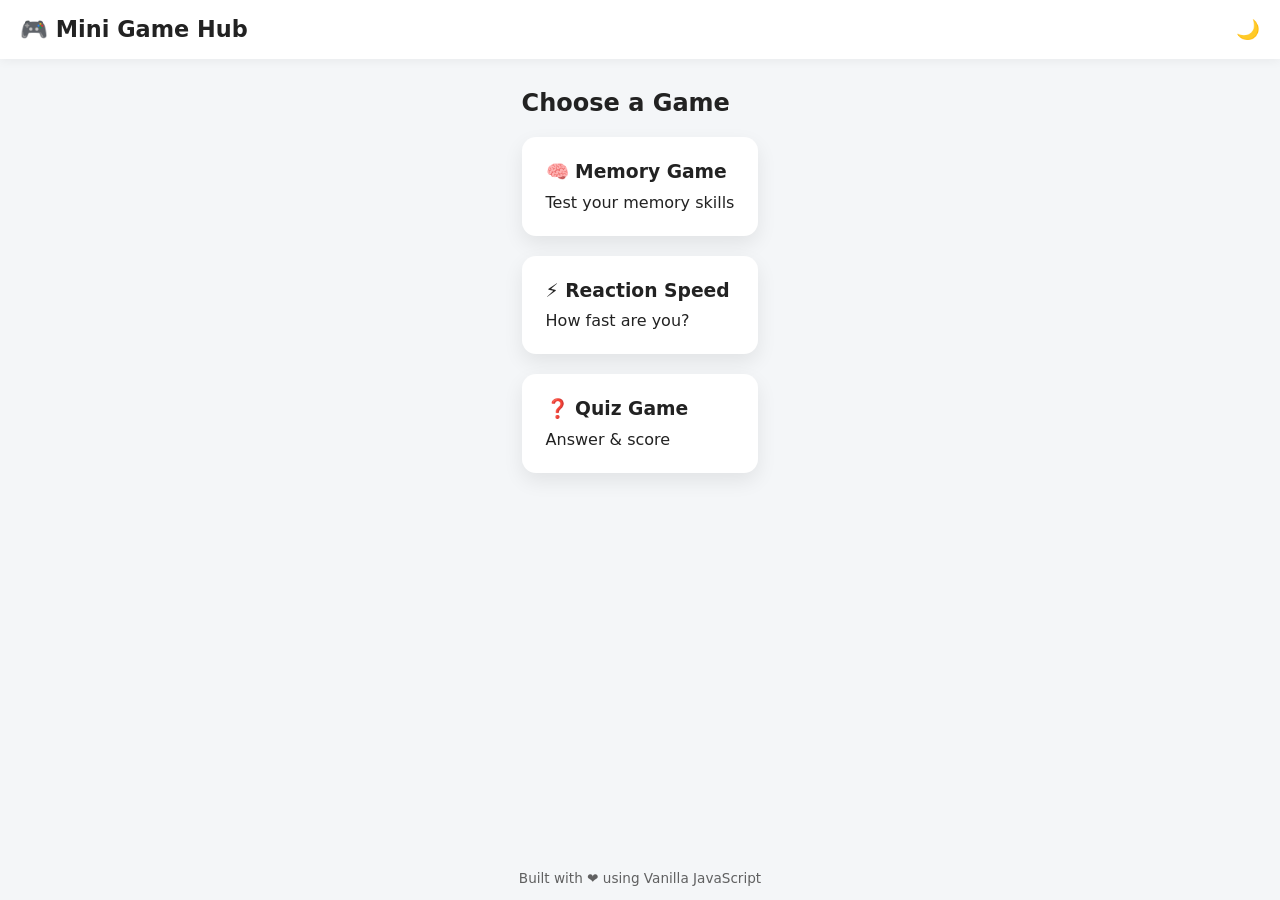
==== index.html @ 213f8413 "all" ====
<!DOCTYPE html>
<html lang="en">
<head>
  <meta charset="UTF-8" />
  <meta name="viewport" content="width=device-width, initial-scale=1.0" />
  <title>Mini Game Hub</title>
  <link rel="stylesheet" href="style.css" />
</head>
<body>

  <!-- Header -->
  <header class="header">
    <h1>🎮 Mini Game Hub</h1>
    <button id="themeToggle">🌙</button>
  </header>

  <!-- Main Container -->
  <main id="app">
    <!-- Home or Games will load here -->
  </main>

  <!-- Footer -->
  <footer class="footer">
    <p>Built with ❤️ using Vanilla JavaScript</p>
  </footer>

  <script src="main.js"></script>
</body>
</html>
---- style.css ----
/* Reset */
* {
  margin: 0;
  padding: 0;
  box-sizing: border-box;
}

/* Theme Variables */
:root {
  --bg: #f4f6f8;
  --text: #222;
  --card: #ffffff;
  --accent: #4f46e5;
}

body.dark {
  --bg: #0f172a;
  --text: #e5e7eb;
  --card: #1e293b;
}

/* Global */
body {
  font-family: system-ui, sans-serif;
  background: var(--bg);
  color: var(--text);
  min-height: 100vh;
  display: flex;
  flex-direction: column;
}

/* Header */
.header {
  padding: 16px 20px;
  background: var(--card);
  display: flex;
  justify-content: space-between;
  align-items: center;
  box-shadow: 0 2px 10px rgba(0,0,0,0.05);
}

.header h1 {
  font-size: 1.4rem;
}

.header button {
  font-size: 1.2rem;
  cursor: pointer;
  background: none;
  border: none;
}

/* App Area */
#app {
  flex: 1;
  padding: 30px 20px;
  max-width: 1100px;
  margin: auto;
}

/* Home Grid */
.game-grid {
  display: grid;
  grid-template-columns: repeat(auto-fit, minmax(220px, 1fr));
  gap: 20px;
}

.game-card {
  background: var(--card);
  padding: 24px;
  border-radius: 14px;
  cursor: pointer;
  transition: transform 0.2s, box-shadow 0.2s;
  box-shadow: 0 8px 20px rgba(0,0,0,0.08);
}

.game-card:hover {
  transform: translateY(-6px);
  box-shadow: 0 14px 30px rgba(0,0,0,0.15);
}

.game-card h3 {
  margin-bottom: 10px;
}

/* Footer */
.footer {
  text-align: center;
  padding: 14px;
  font-size: 0.85rem;
  opacity: 0.7;
}
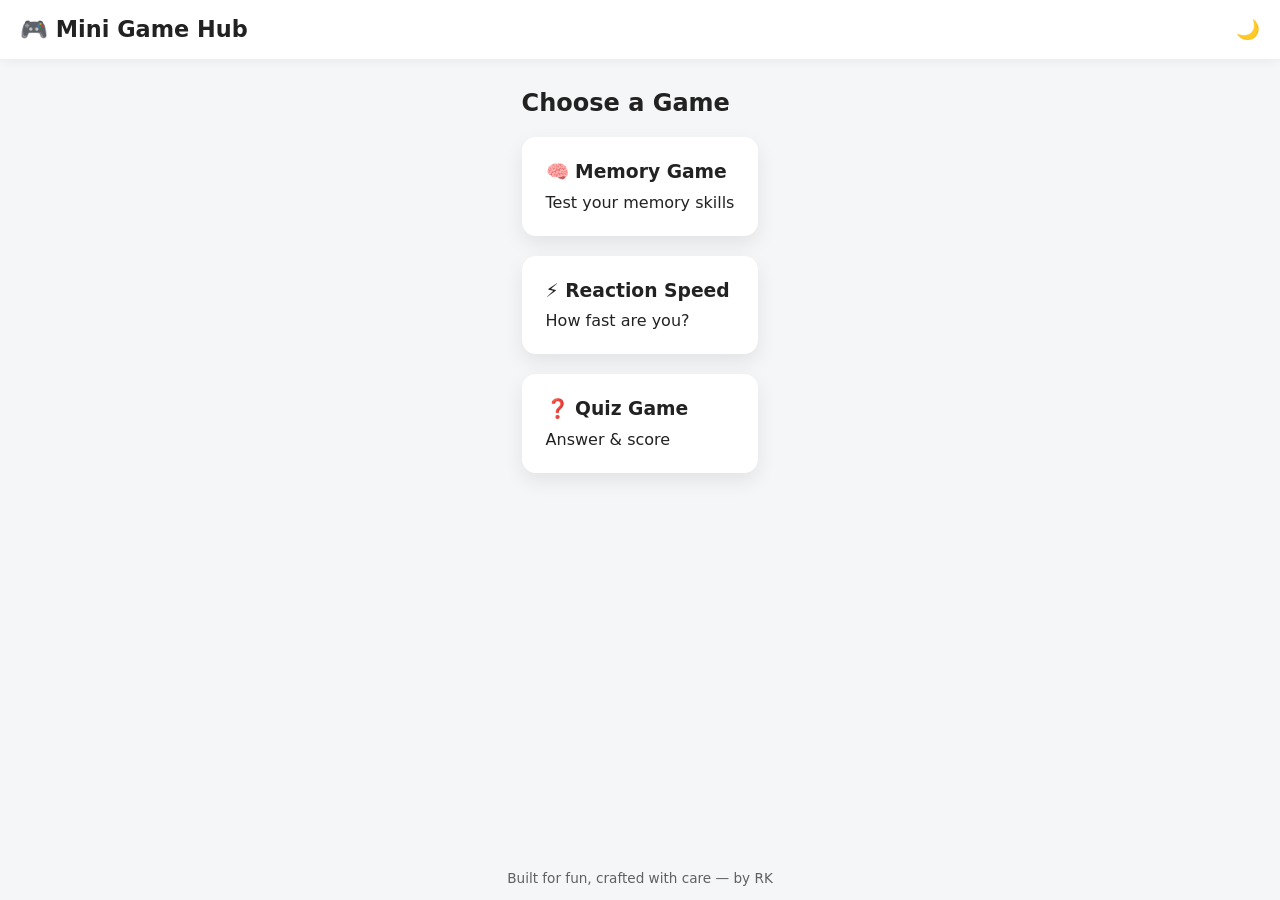
==== commit 68740cf3: "index.html" ====
--- a/index.html
+++ b/index.html
@@ -21,7 +21,7 @@
 
   <!-- Footer -->
   <footer class="footer">
-    <p>Built with ❤️ using Vanilla JavaScript</p>
+    <p>Built for fun, crafted with care — by RK</p>
   </footer>
 
   <script src="main.js"></script>
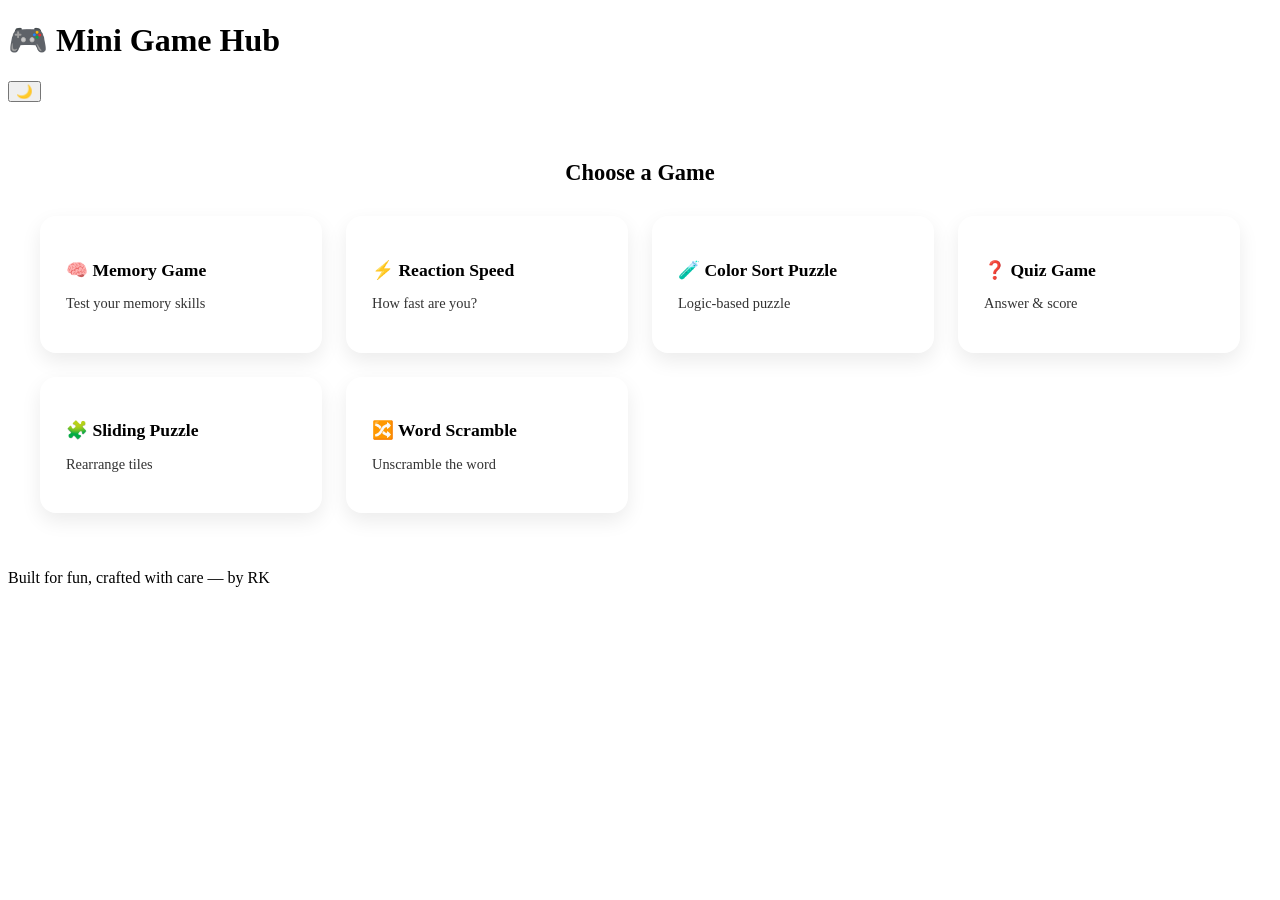
==== commit fd3472fc: "updated" ====
--- a/index.html
+++ b/index.html
@@ -8,18 +8,13 @@
 </head>
 <body>
 
-  <!-- Header -->
   <header class="header">
     <h1>🎮 Mini Game Hub</h1>
     <button id="themeToggle">🌙</button>
   </header>
 
-  <!-- Main Container -->
-  <main id="app">
-    <!-- Home or Games will load here -->
-  </main>
+  <main id="app"></main>
 
-  <!-- Footer -->
   <footer class="footer">
     <p>Built for fun, crafted with care — by RK</p>
   </footer>
--- a/style.css
+++ b/style.css
@@ -1,77 +1,38 @@
-/* Reset */
-* {
-  margin: 0;
-  padding: 0;
-  box-sizing: border-box;
+/* App Area */
+#app {
+  flex: 1;
+  padding: 40px 20px;
+  max-width: 1200px;
+  margin: 0 auto;
 }
 
-/* Theme Variables */
-:root {
-  --bg: #f4f6f8;
-  --text: #222;
-  --card: #ffffff;
-  --accent: #4f46e5;
+/* Home Section */
+.home {
+  text-align: center;
 }
 
-body.dark {
-  --bg: #0f172a;
-  --text: #e5e7eb;
-  --card: #1e293b;
-}
-
-/* Global */
-body {
-  font-family: system-ui, sans-serif;
-  background: var(--bg);
-  color: var(--text);
-  min-height: 100vh;
-  display: flex;
-  flex-direction: column;
-}
-
-/* Header */
-.header {
-  padding: 16px 20px;
-  background: var(--card);
-  display: flex;
-  justify-content: space-between;
-  align-items: center;
-  box-shadow: 0 2px 10px rgba(0,0,0,0.05);
-}
-
-.header h1 {
+.home h2 {
+  margin-bottom: 30px;
   font-size: 1.4rem;
 }
 
-.header button {
-  font-size: 1.2rem;
-  cursor: pointer;
-  background: none;
-  border: none;
+/* Game Grid */
+.game-grid {
+  display: grid;
+  grid-template-columns: repeat(auto-fit, minmax(260px, 1fr));
+  gap: 24px;
+  align-items: stretch;
 }
 
-/* App Area */
-#app {
-  flex: 1;
-  padding: 30px 20px;
-  max-width: 1100px;
-  margin: auto;
-}
-
-/* Home Grid */
-.game-grid {
-  display: grid;
-  grid-template-columns: repeat(auto-fit, minmax(220px, 1fr));
-  gap: 20px;
-}
-
+/* Game Card */
 .game-card {
   background: var(--card);
-  padding: 24px;
-  border-radius: 14px;
+  padding: 26px;
+  border-radius: 16px;
   cursor: pointer;
-  transition: transform 0.2s, box-shadow 0.2s;
+  text-align: left;
   box-shadow: 0 8px 20px rgba(0,0,0,0.08);
+  transition: transform 0.2s ease, box-shadow 0.2s ease;
 }
 
 .game-card:hover {
@@ -80,13 +41,11 @@
 }
 
 .game-card h3 {
-  margin-bottom: 10px;
+  margin-bottom: 8px;
+  font-size: 1.1rem;
 }
 
-/* Footer */
-.footer {
-  text-align: center;
-  padding: 14px;
-  font-size: 0.85rem;
-  opacity: 0.7;
+.game-card p {
+  font-size: 0.9rem;
+  opacity: 0.8;
 }
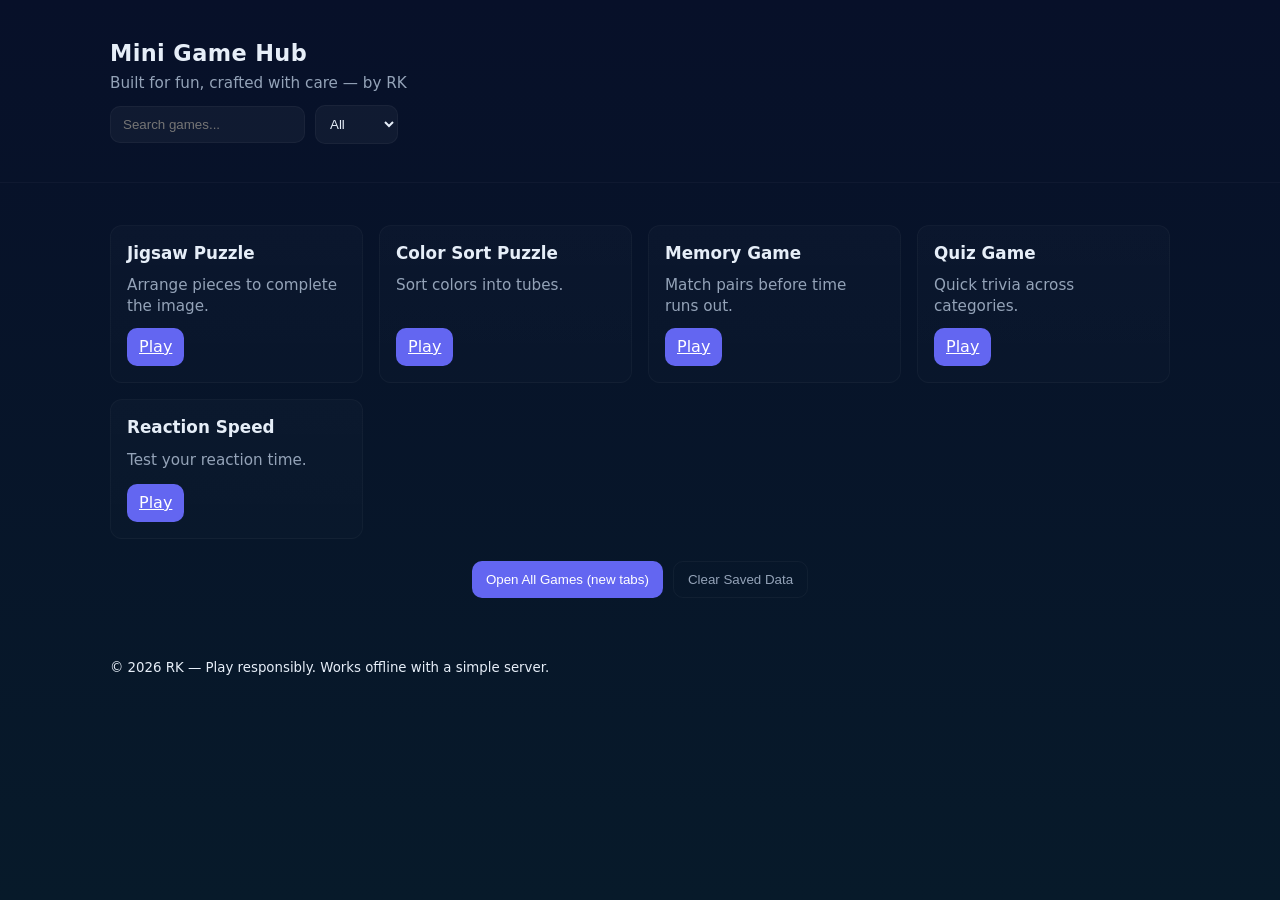
==== commit 90e49888: "main" ====
--- a/index.html
+++ b/index.html
@@ -1,24 +1,49 @@
-<!DOCTYPE html>
+<!doctype html>
 <html lang="en">
 <head>
-  <meta charset="UTF-8" />
-  <meta name="viewport" content="width=device-width, initial-scale=1.0" />
+  <meta charset="utf-8" />
+  <meta name="viewport" content="width=device-width,initial-scale=1" />
   <title>Mini Game Hub</title>
-  <link rel="stylesheet" href="style.css" />
+  <meta name="description" content="Mini Game Hub — lightweight, accessible browser games for desktop and mobile." />
+  <link rel="stylesheet" href="./style.css" />
 </head>
 <body>
-
-  <header class="header">
-    <h1>🎮 Mini Game Hub</h1>
-    <button id="themeToggle">🌙</button>
+  <header class="site-header" role="banner">
+    <div class="container">
+      <h1 class="brand">Mini Game Hub</h1>
+      <p class="tagline">Built for fun, crafted with care — by RK</p>
+      <div class="controls">
+        <label for="search" class="visually-hidden">Search games</label>
+        <input id="search" type="search" placeholder="Search games..." aria-label="Search games" />
+        <select id="filter" aria-label="Filter by category">
+          <option value="all">All</option>
+          <option value="puzzle">Puzzle</option>
+          <option value="brain">Brain</option>
+          <option value="speed">Speed</option>
+        </select>
+      </div>
+    </div>
   </header>
 
-  <main id="app"></main>
+  <main class="container" id="main" role="main">
+    <h2 class="sr-only">Available games</h2>
 
-  <footer class="footer">
-    <p>Built for fun, crafted with care — by RK</p>
+    <section id="gamesGrid" class="games-grid" aria-live="polite">
+      <!-- Cards are injected by main.js -->
+    </section>
+
+    <div class="footer-actions">
+      <button id="openAll" class="btn">Open All Games (new tabs)</button>
+      <button id="clearStorage" class="btn btn-ghost">Clear Saved Data</button>
+    </div>
+  </main>
+
+  <footer class="site-footer" role="contentinfo">
+    <div class="container">
+      <small>© <span id="year"></span> RK — Play responsibly. Works offline with a simple server.</small>
+    </div>
   </footer>
 
-  <script src="main.js"></script>
+  <script src="./main.js" defer></script>
 </body>
 </html>
--- a/style.css
+++ b/style.css
@@ -1,51 +1,69 @@
-/* App Area */
-#app {
-  flex: 1;
-  padding: 40px 20px;
-  max-width: 1200px;
-  margin: 0 auto;
+:root{
+  --bg:#0f172a; --card:#0b1220; --accent:#6366f1; --muted:#94a3b8; --glass: rgba(255,255,255,0.04);
+  --radius:12px; --gap:16px; --max-width:1100px;
+  color-scheme: dark;
+}
+*{box-sizing:border-box}
+html,body{height:100%}
+body{
+  margin:0;
+  font-family:Inter, "Segoe UI", system-ui, -apple-system, "Helvetica Neue", Arial;
+  background: linear-gradient(180deg,#071029 0%, #071a2a 100%);
+  color:#e6eef8;
+  -webkit-font-smoothing:antialiased;
+  -moz-osx-font-smoothing:grayscale;
+  line-height:1.4;
 }
 
-/* Home Section */
-.home {
-  text-align: center;
+.container{max-width:var(--max-width);margin:0 auto;padding:20px;}
+
+.site-header{padding:18px 0;border-bottom:1px solid rgba(255,255,255,0.03)}
+.brand{margin:0;font-size:1.4rem;letter-spacing:0.4px}
+.tagline{margin:4px 0 0;color:var(--muted);font-size:0.95rem}
+
+.controls{display:flex;gap:10px;align-items:center;margin-top:10px}
+input[type="search"]{
+  background:var(--glass);border:1px solid rgba(255,255,255,0.04);padding:10px 12px;border-radius:10px;color:inherit;
+  min-width:180px;outline:none;
+}
+select{background:var(--glass);border:1px solid rgba(255,255,255,0.04);padding:10px;border-radius:10px;color:inherit}
+
+.games-grid{
+  display:grid;
+  grid-template-columns: repeat(auto-fit,minmax(220px,1fr));
+  gap:var(--gap);
+  margin:22px 0;
 }
 
-.home h2 {
-  margin-bottom: 30px;
-  font-size: 1.4rem;
+/* Card */
+.card{
+  background: linear-gradient(180deg, rgba(255,255,255,0.02), rgba(255,255,255,0.01));
+  border:1px solid rgba(255,255,255,0.03);
+  padding:16px;border-radius:var(--radius);
+  display:flex;flex-direction:column;gap:10px;min-height:140px;
+  transition:transform .18s ease, box-shadow .18s ease;
 }
+.card:focus-within, .card:hover{transform:translateY(-6px);box-shadow:0 10px 30px rgba(0,0,0,0.45)}
+.card h3{margin:0;font-size:1.05rem}
+.card p{margin:0;color:var(--muted);font-size:0.95rem}
+.card .meta{display:flex;justify-content:space-between;align-items:center;margin-top:auto}
+.card .play{
+  background:var(--accent);border:none;color:white;padding:8px 12px;border-radius:10px;cursor:pointer;
+}
+.card .play:focus{outline:3px solid rgba(99,102,241,0.22)}
 
-/* Game Grid */
-.game-grid {
-  display: grid;
-  grid-template-columns: repeat(auto-fit, minmax(260px, 1fr));
-  gap: 24px;
-  align-items: stretch;
+/* footer actions */
+.footer-actions{display:flex;gap:10px;justify-content:center;margin:18px 0}
+.btn{background:var(--accent);color:white;padding:10px 14px;border-radius:10px;border:none;cursor:pointer}
+.btn-ghost{background:transparent;border:1px solid rgba(255,255,255,0.04);color:var(--muted)}
+
+/* accessibility helpers */
+.visually-hidden{position:absolute!important;height:1px;width:1px;overflow:hidden;clip:rect(1px,1px,1px,1px);white-space:nowrap}
+.sr-only{position:absolute!important;height:1px;width:1px;overflow:hidden;clip:rect(1px,1px,1px,1px);white-space:nowrap}
+
+/* responsive tweaks */
+@media (max-width:520px){
+  .controls{flex-direction:column;align-items:stretch}
+  input[type="search"]{width:100%}
+  .card{min-height:120px;padding:12px}
 }
-
-/* Game Card */
-.game-card {
-  background: var(--card);
-  padding: 26px;
-  border-radius: 16px;
-  cursor: pointer;
-  text-align: left;
-  box-shadow: 0 8px 20px rgba(0,0,0,0.08);
-  transition: transform 0.2s ease, box-shadow 0.2s ease;
-}
-
-.game-card:hover {
-  transform: translateY(-6px);
-  box-shadow: 0 14px 30px rgba(0,0,0,0.15);
-}
-
-.game-card h3 {
-  margin-bottom: 8px;
-  font-size: 1.1rem;
-}
-
-.game-card p {
-  font-size: 0.9rem;
-  opacity: 0.8;
-}
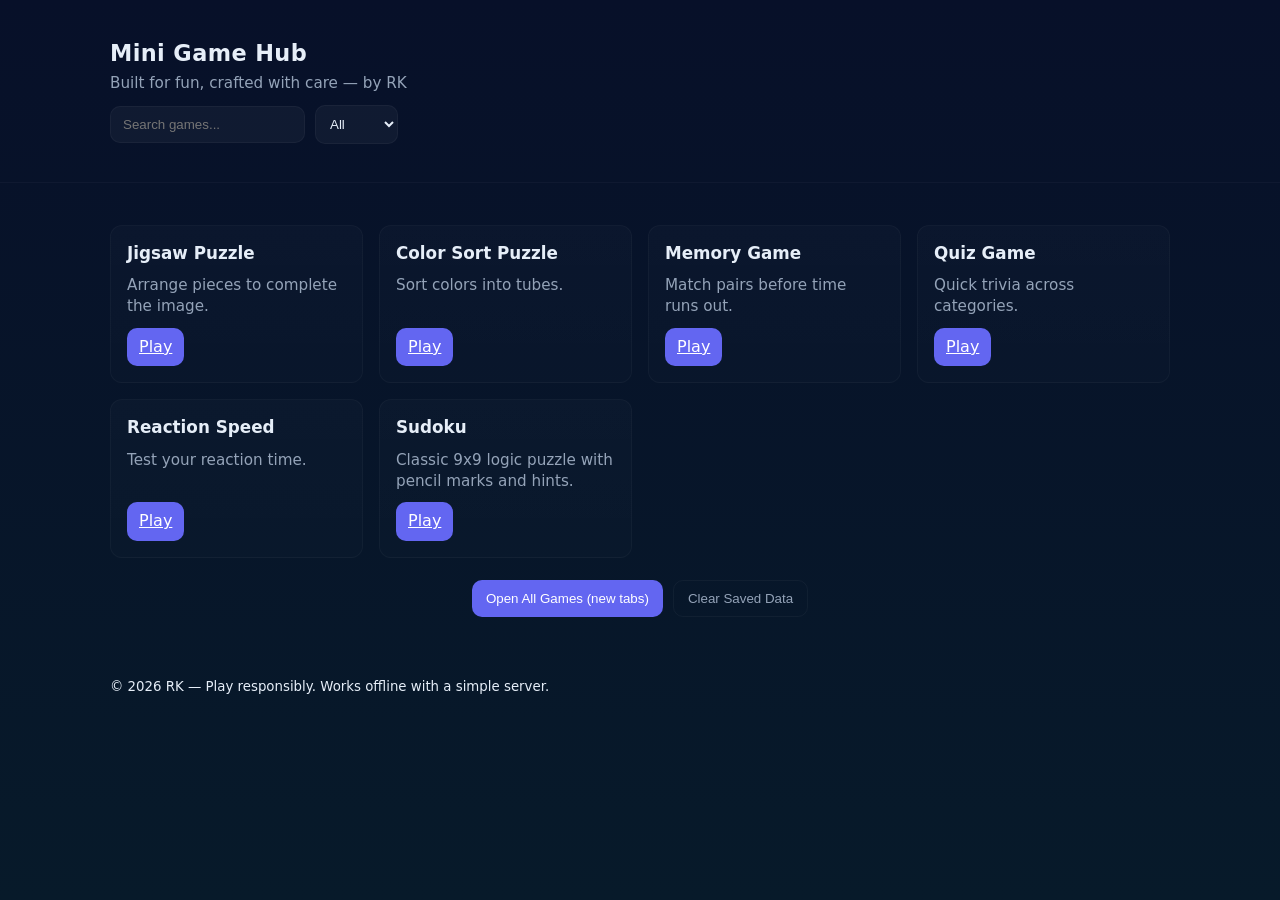
==== commit dcad72d9: "updated soduku" ====
--- a/index.html
+++ b/index.html
@@ -6,12 +6,18 @@
   <title>Mini Game Hub</title>
   <meta name="description" content="Mini Game Hub — lightweight, accessible browser games for desktop and mobile." />
   <link rel="stylesheet" href="./style.css" />
+  <link rel="manifest" href="./manifest.json" />
+  <meta name="theme-color" content="#7c5cff" />
+  <link rel="apple-touch-icon" href="./assets/icons/apple-touch-icon.png" />
+  <meta name="apple-mobile-web-app-capable" content="yes" />
+  <meta name="apple-mobile-web-app-status-bar-style" content="black-translucent" />
 </head>
 <body>
   <header class="site-header" role="banner">
     <div class="container">
       <h1 class="brand">Mini Game Hub</h1>
       <p class="tagline">Built for fun, crafted with care — by RK</p>
+
       <div class="controls">
         <label for="search" class="visually-hidden">Search games</label>
         <input id="search" type="search" placeholder="Search games..." aria-label="Search games" />
@@ -21,6 +27,9 @@
           <option value="brain">Brain</option>
           <option value="speed">Speed</option>
         </select>
+
+        <!-- Install button (shown when browser allows) -->
+        <button id="installBtn" class="btn" style="display:none">Add to Home Screen</button>
       </div>
     </div>
   </header>
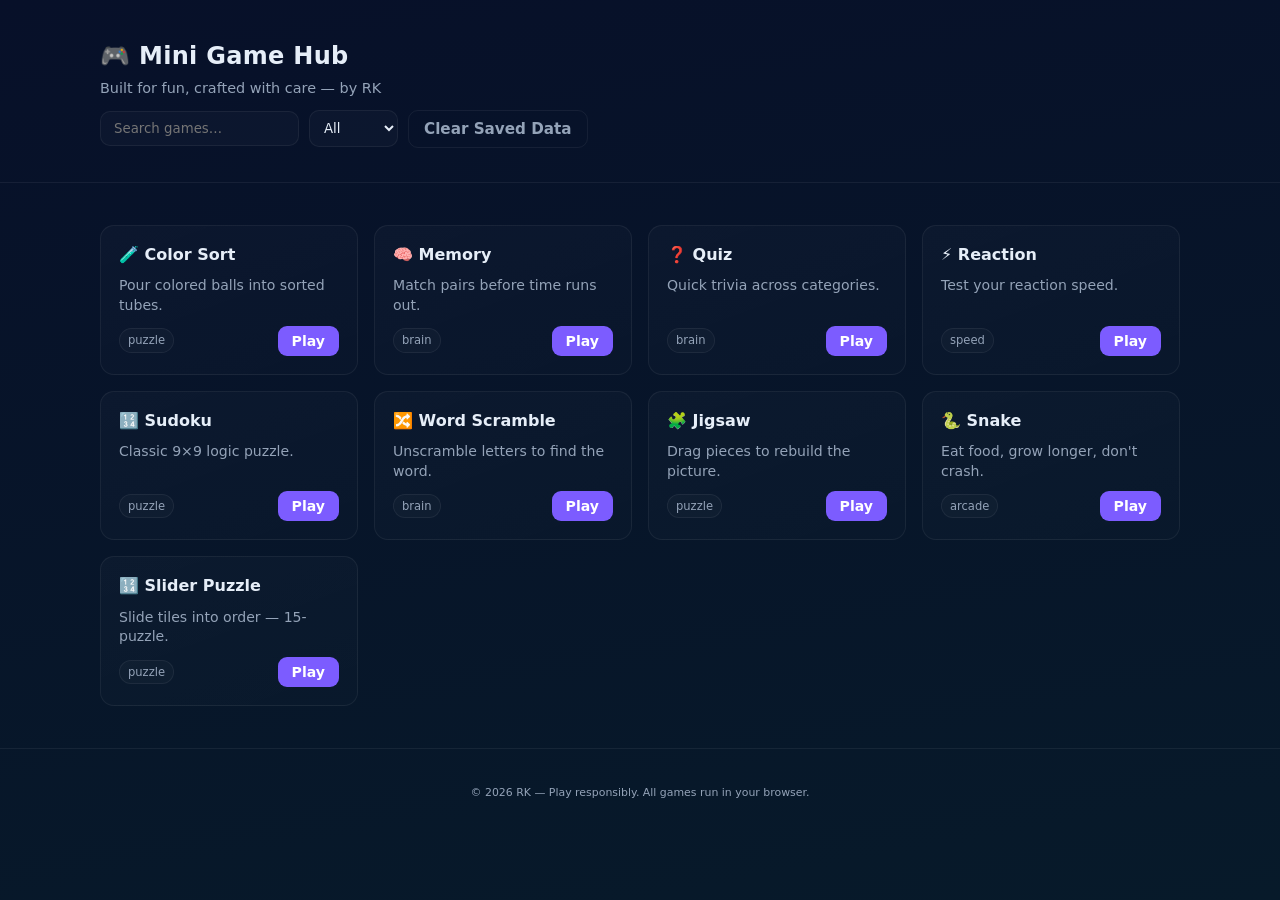
==== commit 44952c2a: "index" ====
--- a/index.html
+++ b/index.html
@@ -1,58 +1,1878 @@
 <!doctype html>
 <html lang="en">
 <head>
-  <meta charset="utf-8" />
-  <meta name="viewport" content="width=device-width,initial-scale=1" />
-  <title>Mini Game Hub</title>
-  <meta name="description" content="Mini Game Hub — lightweight, accessible browser games for desktop and mobile." />
-  <link rel="stylesheet" href="./style.css" />
-  <link rel="manifest" href="./manifest.json" />
-  <meta name="theme-color" content="#7c5cff" />
-  <link rel="apple-touch-icon" href="./assets/icons/apple-touch-icon.png" />
-  <meta name="apple-mobile-web-app-capable" content="yes" />
-  <meta name="apple-mobile-web-app-status-bar-style" content="black-translucent" />
+<meta charset="utf-8"/>
+<meta name="viewport" content="width=device-width,initial-scale=1"/>
+<title>Mini Game Hub — by RK</title>
+<meta name="description" content="Mini Game Hub — 8 browser games, no install needed."/>
+<style>
+/* ============================================================
+   GLOBAL BASE
+   ============================================================ */
+:root{
+  --bg:#071029; --surface:rgba(255,255,255,0.025); --border:rgba(255,255,255,0.06);
+  --accent:#7c5cff; --accent2:#06b6d4; --muted:#94a3b8;
+  --green:#22c55e; --red:#ef4444; --yellow:#eab308;
+  --radius:14px; --gap:16px; --max:1120px;
+  color-scheme:dark;
+  font-family:Inter,"Segoe UI",system-ui,-apple-system,Arial,sans-serif;
+}
+*{box-sizing:border-box;margin:0;padding:0}
+html,body{height:100%;-webkit-font-smoothing:antialiased}
+body{background:linear-gradient(170deg,#071029 0%,#071a2a 100%);color:#e6eef8;line-height:1.4}
+.container{max-width:var(--max);margin:0 auto;padding:20px}
+button{cursor:pointer;font-family:inherit}
+input,select,textarea{font-family:inherit;color:inherit}
+.hidden{display:none!important}
+.btn{
+  background:var(--accent);border:none;color:#fff;
+  padding:9px 15px;border-radius:10px;font-weight:600;font-size:0.95rem;
+  transition:transform .12s,box-shadow .12s;
+}
+.btn:hover{transform:translateY(-1px);box-shadow:0 8px 22px rgba(124,92,255,.22)}
+.btn:active{transform:translateY(1px)}
+.btn-ghost{background:transparent;border:1px solid var(--border);color:var(--muted)}
+.btn-ghost:hover{border-color:rgba(255,255,255,.12);color:#e6eef8}
+.back-btn{
+  background:transparent;border:none;color:var(--muted);
+  font-size:0.9rem;padding:6px 0;margin-bottom:10px;
+}
+.back-btn:hover{color:#e6eef8}
+.sr-only{position:absolute!important;height:1px;width:1px;overflow:hidden;clip:rect(1px,1px,1px,1px);white-space:nowrap}
+
+/* ============================================================
+   HUB — header, grid, footer
+   ============================================================ */
+.hub{display:block}
+.site-header{padding:20px 0 14px;border-bottom:1px solid var(--border)}
+.brand{font-size:1.5rem;font-weight:700;letter-spacing:.3px}
+.tagline{color:var(--muted);font-size:.9rem;margin-top:4px}
+.controls{display:flex;gap:10px;align-items:center;margin-top:12px;flex-wrap:wrap}
+.controls input[type="search"]{
+  background:var(--surface);border:1px solid var(--border);
+  padding:9px 13px;border-radius:10px;min-width:180px;outline:none;
+}
+.controls input[type="search"]:focus{border-color:rgba(124,92,255,.4)}
+.controls select{
+  background:var(--surface);border:1px solid var(--border);
+  padding:9px 10px;border-radius:10px;
+}
+.games-grid{
+  display:grid;
+  grid-template-columns:repeat(auto-fill,minmax(210px,1fr));
+  gap:var(--gap);margin:22px 0;
+}
+.card{
+  background:linear-gradient(160deg,rgba(255,255,255,.025),rgba(255,255,255,.01));
+  border:1px solid var(--border);border-radius:var(--radius);
+  padding:18px;display:flex;flex-direction:column;gap:10px;
+  min-height:140px;cursor:pointer;
+  transition:transform .17s,box-shadow .17s;
+  position:relative;
+}
+.card:hover,.card:focus-within{transform:translateY(-5px);box-shadow:0 14px 32px rgba(0,0,0,.45)}
+.card h3{font-size:1rem;font-weight:600}
+.card p{color:var(--muted);font-size:.88rem}
+.card .meta{margin-top:auto;display:flex;justify-content:space-between;align-items:center}
+.card .badge{font-size:.72rem;background:var(--surface);border:1px solid var(--border);padding:3px 8px;border-radius:20px;color:var(--muted)}
+.card .play{
+  background:var(--accent);color:#fff;border:none;
+  padding:7px 14px;border-radius:9px;font-size:.88rem;font-weight:600;
+  text-decoration:none;
+}
+.card .play:hover{background:#6d4ff0}
+.footer-actions{display:flex;gap:10px;justify-content:center;margin:10px 0 20px}
+.site-footer{border-top:1px solid var(--border);padding:14px 0;text-align:center;color:var(--muted);font-size:.82rem}
+.no-results{color:var(--muted);text-align:center;padding:40px;grid-column:1/-1}
+
+/* ============================================================
+   GAME PANE (fullscreen overlay when a game is open)
+   ============================================================ */
+#gamepane{
+  position:fixed;inset:0;background:linear-gradient(170deg,#071029 0%,#071a2a 100%);
+  z-index:100;overflow-y:auto;display:none;
+}
+#gamepane.open{display:block}
+.gpanel{max-width:1080px;margin:0 auto;padding:18px}
+
+/* ============================================================
+   SHARED GAME STYLES
+   ============================================================ */
+.game-header{display:flex;align-items:center;gap:14px;margin-bottom:14px;flex-wrap:wrap}
+.game-header h1{font-size:1.25rem;font-weight:700}
+.game-stat{color:var(--muted);font-size:.9rem}
+
+/* ============================================================
+   COLOR SORT
+   ============================================================ */
+#cs-wrap{text-align:center}
+.cs-controls-top{display:flex;gap:10px;align-items:center;justify-content:center;flex-wrap:wrap;margin-bottom:14px}
+.cs-controls-top select{background:var(--surface);border:1px solid var(--border);padding:8px 10px;border-radius:10px}
+#cs-tubes{
+  display:flex;gap:14px;justify-content:center;flex-wrap:wrap;margin:18px 0;
+}
+.tube{
+  width:68px;height:220px;border-radius:16px;padding:8px;
+  border:2px solid var(--border);
+  background:linear-gradient(180deg,rgba(255,255,255,.025),rgba(255,255,255,.01));
+  display:flex;flex-direction:column-reverse;align-items:center;
+  cursor:pointer;transition:transform .12s,box-shadow .12s;
+  box-shadow:0 4px 14px rgba(2,6,23,.4);
+}
+.tube:hover{transform:translateY(-3px)}
+.tube.selected{outline:3px solid rgba(124,92,255,.35);box-shadow:0 8px 24px rgba(124,92,255,.12)}
+.tube.hint-glow{animation:hintPulse .9s ease infinite alternate}
+@keyframes hintPulse{from{box-shadow:0 0 0 rgba(34,197,94,.1)}to{box-shadow:0 0 20px rgba(34,197,94,.25)}}
+.tube.win-pop{animation:winPop .4s ease}
+@keyframes winPop{0%{transform:scale(1)}50%{transform:scale(1.07)}100%{transform:scale(1)}}
+.ball{
+  width:40px;height:40px;border-radius:50%;margin:3px 0;flex-shrink:0;
+  box-shadow:0 4px 10px rgba(2,6,23,.35),inset 0 -4px 8px rgba(255,255,255,.06);
+}
+.ball.drop{animation:dropIn .24s cubic-bezier(.2,.9,.2,1) forwards}
+@keyframes dropIn{0%{transform:translateY(-14px) scale(.82);opacity:0}60%{transform:translateY(4px) scale(1.05);opacity:1}100%{transform:translateY(0) scale(1)}}
+.b-red{background:linear-gradient(180deg,#ff6b6b,#ef4444)}
+.b-blue{background:linear-gradient(180deg,#60a5fa,#3b82f6)}
+.b-green{background:linear-gradient(180deg,#86efac,#22c55e)}
+.b-yellow{background:linear-gradient(180deg,#facc15,#eab308)}
+.b-purple{background:linear-gradient(180deg,#c7b3ff,#a855f7)}
+.b-cyan{background:linear-gradient(180deg,#67e8f9,#06b6d4)}
+.b-orange{background:linear-gradient(180deg,#fdba74,#f97316)}
+.b-pink{background:linear-gradient(180deg,#f9a8d4,#ec4899)}
+.cs-actions{display:flex;gap:10px;justify-content:center;flex-wrap:wrap}
+#cs-nextLevel{margin-left:8px}
+.cs-help{color:var(--muted);font-size:.85rem;margin-top:10px}
+#cs-confetti{position:fixed;inset:0;pointer-events:none;z-index:999}
+
+/* ============================================================
+   MEMORY GAME
+   ============================================================ */
+#mem-wrap{text-align:center}
+.mem-controls{display:flex;gap:10px;align-items:center;justify-content:center;flex-wrap:wrap;margin-bottom:14px}
+.mem-controls select{background:var(--surface);border:1px solid var(--border);padding:8px 10px;border-radius:10px}
+#mem-grid{
+  display:grid;gap:10px;margin:14px auto;
+  width:fit-content;
+}
+.mem-card{
+  width:70px;height:70px;border-radius:10px;display:flex;align-items:center;justify-content:center;
+  font-size:1.5rem;
+  background:var(--surface);border:1px solid var(--border);cursor:pointer;
+  user-select:none;
+  transition:transform .18s,background .14s;
+}
+.mem-card.flipped,.mem-card.matched{background:rgba(124,92,255,.15);border-color:rgba(124,92,255,.3);transform:scale(1.06)}
+.mem-card.matched{background:rgba(34,197,94,.12);border-color:rgba(34,197,94,.25);cursor:default;transform:none}
+.mem-card:not(.flipped):not(.matched):hover{transform:scale(1.04)}
+.mem-modal{
+  position:fixed;inset:0;background:rgba(0,0,0,.7);display:flex;align-items:center;justify-content:center;z-index:200;
+}
+.mem-modal-box{background:#0f1724;border:1px solid var(--border);border-radius:var(--radius);padding:28px;text-align:center;max-width:340px}
+.mem-modal-box p{margin-bottom:16px}
+
+/* ============================================================
+   QUIZ GAME
+   ============================================================ */
+#quiz-wrap{}
+.quiz-categories{display:flex;gap:10px;flex-wrap:wrap;margin:10px 0}
+.quiz-cat-btn{
+  background:var(--surface);border:1px solid var(--border);color:#e6eef8;
+  padding:10px 16px;border-radius:10px;font-size:.92rem;
+  transition:background .12s,border-color .12s;
+}
+.quiz-cat-btn:hover{background:rgba(124,92,255,.12);border-color:rgba(124,92,255,.3)}
+.quiz-diff-btns{display:flex;gap:10px;flex-wrap:wrap;margin:10px 0}
+.quiz-progress{height:6px;background:var(--surface);border-radius:10px;margin:10px 0;overflow:hidden}
+.quiz-progress-bar{height:100%;background:var(--accent);border-radius:10px;transition:width .3s}
+#quiz-question{font-size:1.1rem;font-weight:600;margin:10px 0 14px}
+.quiz-options{display:grid;grid-template-columns:1fr 1fr;gap:10px;margin-bottom:12px}
+.quiz-opt{
+  background:var(--surface);border:1px solid var(--border);color:#e6eef8;
+  padding:12px 14px;border-radius:10px;text-align:left;font-size:.9rem;
+  transition:background .12s,border-color .12s;
+}
+.quiz-opt:hover:not(:disabled){background:rgba(124,92,255,.1);border-color:rgba(124,92,255,.25)}
+.quiz-opt.correct{background:rgba(34,197,94,.15)!important;border-color:rgba(34,197,94,.4)!important;color:#86efac}
+.quiz-opt.wrong{background:rgba(239,68,68,.12)!important;border-color:rgba(239,68,68,.3)!important;color:#fca5a5}
+.quiz-opt:disabled{cursor:default;opacity:.85}
+#quiz-explanation{color:var(--muted);font-size:.88rem;margin:8px 0;min-height:20px}
+.quiz-info{color:var(--muted);font-size:.88rem;margin:6px 0}
+.quiz-result{text-align:center;padding:30px 0}
+.quiz-result h2{font-size:1.4rem;margin-bottom:10px}
+.quiz-result p{color:var(--muted);margin-bottom:6px}
+.quiz-result .big{font-size:2rem;font-weight:700;color:#e6eef8;margin:10px 0}
+
+/* ============================================================
+   REACTION SPEED
+   ============================================================ */
+#rxn-wrap{text-align:center}
+#rxn-box{
+  width:240px;height:240px;border-radius:var(--radius);margin:24px auto;
+  display:none;cursor:pointer;transition:background .1s;
+}
+#rxn-box.waiting{background:var(--red);display:flex;align-items:center;justify-content:center;color:#fff;font-size:.9rem}
+#rxn-box.go{background:var(--green);display:flex;align-items:center;justify-content:center;color:#fff;font-size:1.4rem;font-weight:700}
+#rxn-msg{color:var(--muted);font-size:1rem;margin:14px 0}
+.rxn-stats{display:flex;gap:24px;justify-content:center;margin:12px 0;flex-wrap:wrap}
+.rxn-stat{text-align:center}
+.rxn-stat strong{display:block;font-size:1.3rem;color:#e6eef8}
+.rxn-stat span{color:var(--muted);font-size:.82rem}
+
+/* ============================================================
+   SUDOKU
+   ============================================================ */
+#sdk-wrap{}
+.sdk-top{display:flex;gap:10px;align-items:center;flex-wrap:wrap;margin-bottom:12px}
+.sdk-top select{background:var(--surface);border:1px solid var(--border);padding:8px 10px;border-radius:10px}
+.sdk-area{display:flex;gap:18px;align-items:flex-start;flex-wrap:wrap}
+.sdk-board{
+  display:grid;
+  grid-template-columns:repeat(9,52px);
+  grid-template-rows:repeat(9,52px);
+  gap:4px;padding:10px;
+  background:var(--surface);border:1px solid var(--border);
+  border-radius:var(--radius);box-shadow:0 12px 30px rgba(2,6,23,.5);
+  position:relative;
+}
+.sdk-cell{
+  width:52px;height:52px;display:flex;align-items:center;justify-content:center;
+  background:rgba(255,255,255,.02);border:1px solid rgba(255,255,255,.04);
+  border-radius:6px;font-size:1rem;font-weight:600;cursor:pointer;
+  position:relative;user-select:none;outline:none;
+  transition:background .1s,transform .1s;
+}
+.sdk-cell:focus,.sdk-cell:hover{background:rgba(124,92,255,.08);transform:scale(1.04)}
+.sdk-cell.prefilled{background:rgba(255,255,255,.04);color:#cbd5e1;cursor:default;font-weight:700}
+.sdk-cell.selected{background:rgba(124,92,255,.15)!important;outline:2px solid rgba(124,92,255,.4)}
+.sdk-cell.error{background:rgba(239,68,68,.13);color:#fca5a5}
+.sdk-cell.related{background:rgba(124,92,255,.05)}
+/* thick box borders via nth-child */
+.sdk-cell:nth-child(9n+4),.sdk-cell:nth-child(9n+7){border-left:2px solid rgba(255,255,255,.12)}
+.sdk-cell:nth-child(n+19):nth-child(-n+27),.sdk-cell:nth-child(n+46):nth-child(-n+54){border-top:2px solid rgba(255,255,255,.12)}
+.sdk-pencil{
+  position:absolute;inset:3px;display:grid;grid-template-columns:repeat(3,1fr);
+  font-size:.5rem;color:var(--muted);pointer-events:none;
+  align-items:center;justify-items:center;
+}
+.sdk-controls{display:flex;flex-direction:column;gap:12px;min-width:200px}
+.sdk-pad{display:grid;grid-template-columns:repeat(3,1fr);gap:7px}
+.sdk-num{
+  padding:10px;border-radius:8px;border:1px solid var(--border);
+  background:var(--surface);color:#e6eef8;font-weight:700;font-size:1rem;
+  transition:background .1s,transform .1s;
+}
+.sdk-num:hover{background:rgba(124,92,255,.12)}
+.sdk-num:active{transform:scale(.96)}
+.sdk-actions{display:flex;flex-wrap:wrap;gap:8px}
+.sdk-msg{min-height:24px;color:var(--muted);font-size:.9rem;margin-top:4px}
+.sdk-stat{color:var(--muted);font-size:.88rem;margin:4px 0}
+@media(max-width:640px){
+  .sdk-area{flex-direction:column;align-items:center}
+  .sdk-board{grid-template-columns:repeat(9,38px);grid-template-rows:repeat(9,38px)}
+  .sdk-cell{width:38px;height:38px;font-size:.8rem}
+}
+
+/* ============================================================
+   WORD SCRAMBLE
+   ============================================================ */
+#ws-wrap{text-align:center}
+.ws-level-btns{display:flex;gap:10px;justify-content:center;margin-bottom:14px;flex-wrap:wrap}
+.ws-word{font-size:2.8rem;font-weight:800;letter-spacing:.2rem;margin:18px 0;color:#e6eef8;word-break:break-all}
+.ws-input-row{display:flex;gap:10px;justify-content:center;flex-wrap:wrap;margin-bottom:10px}
+.ws-input-row input{
+  background:var(--surface);border:1px solid var(--border);
+  padding:11px 14px;border-radius:10px;font-size:1rem;
+  outline:none;width:220px;
+}
+.ws-input-row input:focus{border-color:rgba(124,92,255,.4)}
+.ws-msg{min-height:28px;font-size:1rem;margin:6px 0}
+.ws-stars{font-size:1.2rem;letter-spacing:2px;min-height:28px;margin:4px 0}
+.ws-hint{color:var(--muted);font-size:.85rem;margin:8px 0;cursor:pointer;text-decoration:underline}
+.ws-teacher{margin-top:20px;padding-top:16px;border-top:1px solid var(--border);text-align:left}
+.ws-teacher textarea{
+  background:var(--surface);border:1px solid var(--border);
+  width:100%;padding:10px;border-radius:10px;margin-top:8px;resize:vertical;
+  min-height:70px;
+}
+
+/* ============================================================
+   JIGSAW — NEW improved version
+   ============================================================ */
+#jig-wrap{text-align:center}
+.jig-levels{display:flex;gap:10px;justify-content:center;margin-bottom:14px;flex-wrap:wrap}
+#jig-board{
+  display:grid;gap:2px;margin:0 auto;
+  border:2px solid var(--border);border-radius:10px;overflow:hidden;
+  width:fit-content;touch-action:none;
+}
+.jig-piece{
+  cursor:grab;transition:filter .1s,transform .1s;background-size:cover;background-repeat:no-repeat;
+}
+.jig-piece:active{cursor:grabbing}
+.jig-piece.drag-over{filter:brightness(1.4);transform:scale(1.06)}
+.jig-piece.correct-place{box-shadow:inset 0 0 0 3px rgba(34,197,94,.5)}
+.jig-piece.selected-piece{outline:3px solid rgba(124,92,255,.7);z-index:2}
+#jig-msg{margin-top:12px;font-size:1rem;min-height:24px}
+.jig-preview{width:80px;height:80px;object-fit:cover;border-radius:8px;border:1px solid var(--border);margin:0 auto 10px}
+
+/* ============================================================
+   SNAKE GAME (NEW)
+   ============================================================ */
+#snk-wrap{text-align:center}
+#snk-canvas{
+  border:2px solid var(--border);border-radius:10px;
+  background:#060e1c;display:block;margin:14px auto;
+  touch-action:none;
+}
+.snk-controls{display:flex;gap:10px;justify-content:center;flex-wrap:wrap;margin:8px 0}
+.snk-dpad{display:grid;grid-template-columns:repeat(3,52px);grid-template-rows:repeat(3,52px);gap:4px;margin:12px auto;width:fit-content}
+.snk-dpad button{width:52px;height:52px;border-radius:10px;border:1px solid var(--border);background:var(--surface);color:#e6eef8;font-size:1.2rem}
+.snk-dpad button:active{background:rgba(124,92,255,.2)}
+.snk-empty{background:transparent!important;border:none!important;pointer-events:none}
+.snk-stat{font-size:.9rem;color:var(--muted);margin:4px 0}
+
+/* ============================================================
+   NUMBER SLIDER — 15-puzzle (NEW)
+   ============================================================ */
+#sldr-wrap{text-align:center}
+#sldr-board{
+  display:grid;grid-template-columns:repeat(4,80px);
+  grid-template-rows:repeat(4,80px);gap:6px;
+  margin:16px auto;width:fit-content;
+}
+.sldr-tile{
+  width:80px;height:80px;border-radius:12px;
+  background:linear-gradient(135deg,rgba(124,92,255,.18),rgba(6,182,212,.10));
+  border:1px solid var(--border);
+  display:flex;align-items:center;justify-content:center;
+  font-size:1.4rem;font-weight:700;cursor:pointer;
+  transition:transform .1s,background .1s;
+  user-select:none;
+}
+.sldr-tile:hover{background:rgba(124,92,255,.25);transform:scale(1.04)}
+.sldr-tile.empty{background:rgba(255,255,255,.025)!important;border-color:rgba(255,255,255,.04)!important;cursor:default}
+.sldr-tile.correct-pos{border-color:rgba(34,197,94,.4)!important;background:rgba(34,197,94,.08)!important}
+#sldr-msg{font-size:1rem;min-height:24px;margin:8px 0}
+@media(max-width:420px){
+  #sldr-board{grid-template-columns:repeat(4,64px);grid-template-rows:repeat(4,64px)}
+  .sldr-tile{width:64px;height:64px;font-size:1.1rem}
+}
+
+/* ============================================================
+   RESPONSIVE
+   ============================================================ */
+@media(max-width:520px){
+  .controls{flex-direction:column;align-items:stretch}
+  .controls input[type="search"]{width:100%}
+  .quiz-options{grid-template-columns:1fr}
+  .mem-card{width:58px;height:58px;font-size:1.2rem}
+  .tube{width:52px;height:190px}
+  .ball{width:32px;height:32px}
+}
+@media(prefers-reduced-motion:reduce){
+  *{animation:none!important;transition:none!important;transform:none!important}
+}
+</style>
 </head>
 <body>
+
+<!-- ===================== HUB ===================== -->
+<div class="hub" id="hub">
   <header class="site-header" role="banner">
     <div class="container">
-      <h1 class="brand">Mini Game Hub</h1>
+      <h1 class="brand">🎮 Mini Game Hub</h1>
       <p class="tagline">Built for fun, crafted with care — by RK</p>
-
       <div class="controls">
-        <label for="search" class="visually-hidden">Search games</label>
-        <input id="search" type="search" placeholder="Search games..." aria-label="Search games" />
-        <select id="filter" aria-label="Filter by category">
+        <label for="search" class="sr-only">Search games</label>
+        <input id="search" type="search" placeholder="Search games…" aria-label="Search games"/>
+        <select id="cat-filter" aria-label="Filter by category">
           <option value="all">All</option>
           <option value="puzzle">Puzzle</option>
           <option value="brain">Brain</option>
           <option value="speed">Speed</option>
+          <option value="arcade">Arcade</option>
         </select>
-
-        <!-- Install button (shown when browser allows) -->
-        <button id="installBtn" class="btn" style="display:none">Add to Home Screen</button>
+        <button class="btn btn-ghost" id="clearStorage">Clear Saved Data</button>
       </div>
     </div>
   </header>
-
   <main class="container" id="main" role="main">
-    <h2 class="sr-only">Available games</h2>
-
-    <section id="gamesGrid" class="games-grid" aria-live="polite">
-      <!-- Cards are injected by main.js -->
-    </section>
-
-    <div class="footer-actions">
-      <button id="openAll" class="btn">Open All Games (new tabs)</button>
-      <button id="clearStorage" class="btn btn-ghost">Clear Saved Data</button>
+    <section id="gamesGrid" class="games-grid" aria-live="polite"></section>
+  </main>
+  <footer class="site-footer">
+    <div class="container"><small>© <span id="year"></span> RK — Play responsibly. All games run in your browser.</small></div>
+  </footer>
+</div>
+
+<!-- ===================== GAME PANE ===================== -->
+<div id="gamepane" role="dialog" aria-modal="true" aria-label="Game">
+  <div class="gpanel" id="gamecontent"></div>
+</div>
+
+<!-- ===================== CONFETTI CANVAS ===================== -->
+<canvas id="confettiCanvas" style="position:fixed;inset:0;pointer-events:none;z-index:9999;width:100%;height:100%;" aria-hidden="true"></canvas>
+
+<script>
+/* ============================================================
+   HUB DATA — 8 games (6 original fixed + 2 new)
+   ============================================================ */
+const GAMES = [
+  { id:"color-sort", title:"🧪 Color Sort", desc:"Pour colored balls into sorted tubes.", category:"puzzle" },
+  { id:"memory",     title:"🧠 Memory",     desc:"Match pairs before time runs out.",    category:"brain"  },
+  { id:"quiz",       title:"❓ Quiz",        desc:"Quick trivia across categories.",      category:"brain"  },
+  { id:"reaction",   title:"⚡ Reaction",   desc:"Test your reaction speed.",            category:"speed"  },
+  { id:"sudoku",     title:"🔢 Sudoku",     desc:"Classic 9×9 logic puzzle.",           category:"puzzle" },
+  { id:"word-scramble", title:"🔀 Word Scramble", desc:"Unscramble letters to find the word.", category:"brain" },
+  { id:"jigsaw",    title:"🧩 Jigsaw",     desc:"Drag pieces to rebuild the picture.",  category:"puzzle" },
+  { id:"snake",     title:"🐍 Snake",      desc:"Eat food, grow longer, don't crash.",  category:"arcade" },
+  { id:"slider",    title:"🔢 Slider Puzzle", desc:"Slide tiles into order — 15-puzzle.", category:"puzzle" },
+];
+
+/* ---- Hub render ---- */
+const grid = document.getElementById("gamesGrid");
+const searchEl = document.getElementById("search");
+const catFilter = document.getElementById("cat-filter");
+document.getElementById("year").textContent = new Date().getFullYear();
+
+function createCard(g){
+  const card = document.createElement("article");
+  card.className = "card"; card.tabIndex = 0;
+  card.dataset.category = g.category;
+  card.innerHTML = `
+    <h3>${g.title}</h3>
+    <p>${g.desc}</p>
+    <div class="meta">
+      <span class="badge">${g.category}</span>
+      <button class="play" aria-label="Play ${g.title}">Play</button>
+    </div>`;
+  const open = () => openGame(g.id);
+  card.querySelector(".play").addEventListener("click", e => { e.stopPropagation(); open(); });
+  card.addEventListener("click", e => { if(e.target.classList.contains("play")) return; open(); });
+  card.addEventListener("keydown", e => { if(e.key==="Enter"||e.key===" "){ e.preventDefault(); open(); }});
+  return card;
+}
+
+function renderHub(list){
+  grid.innerHTML = "";
+  if(!list.length){
+    grid.innerHTML = '<p class="no-results">No games found. Try a different search.</p>';
+    return;
+  }
+  const frag = document.createDocumentFragment();
+  list.forEach(g => frag.appendChild(createCard(g)));
+  grid.appendChild(frag);
+}
+renderHub(GAMES);
+
+function applyFilters(){
+  const q = searchEl.value.trim().toLowerCase();
+  const cat = catFilter.value;
+  renderHub(GAMES.filter(g => {
+    const mq = !q || g.title.toLowerCase().includes(q) || g.desc.toLowerCase().includes(q);
+    const mc = cat==="all" || g.category===cat;
+    return mq && mc;
+  }));
+}
+searchEl.addEventListener("input", applyFilters);
+catFilter.addEventListener("change", applyFilters);
+document.getElementById("clearStorage").addEventListener("click", () => {
+  if(!confirm("Clear all saved game data?")) return;
+  localStorage.clear();
+  alert("Cleared.");
+});
+document.addEventListener("keydown", e => { if(e.key==="/" && searchEl){ e.preventDefault(); searchEl.focus(); }});
+
+/* ============================================================
+   GAME PANE ROUTER
+   ============================================================ */
+const pane = document.getElementById("gamepane");
+const content = document.getElementById("gamecontent");
+let activeGame = null, gameCleanup = null;
+
+function openGame(id){
+  if(gameCleanup){ gameCleanup(); gameCleanup = null; }
+  content.innerHTML = "";
+  pane.classList.add("open");
+  document.body.style.overflow = "hidden";
+  activeGame = id;
+
+  const backBtn = document.createElement("button");
+  backBtn.className = "back-btn";
+  backBtn.innerHTML = "← Back to Hub";
+  backBtn.addEventListener("click", closeGame);
+
+  const gameHeader = document.createElement("div");
+  gameHeader.className = "game-header";
+  gameHeader.appendChild(backBtn);
+
+  content.appendChild(gameHeader);
+
+  const wrap = document.createElement("div");
+  content.appendChild(wrap);
+
+  switch(id){
+    case "color-sort":   gameCleanup = initColorSort(wrap);   break;
+    case "memory":       gameCleanup = initMemory(wrap);       break;
+    case "quiz":         gameCleanup = initQuiz(wrap);         break;
+    case "reaction":     gameCleanup = initReaction(wrap);     break;
+    case "sudoku":       gameCleanup = initSudoku(wrap);       break;
+    case "word-scramble":gameCleanup = initWordScramble(wrap); break;
+    case "jigsaw":       gameCleanup = initJigsaw(wrap);       break;
+    case "snake":        gameCleanup = initSnake(wrap);        break;
+    case "slider":       gameCleanup = initSlider(wrap);       break;
+  }
+}
+
+function closeGame(){
+  if(gameCleanup){ gameCleanup(); gameCleanup = null; }
+  pane.classList.remove("open");
+  document.body.style.overflow = "";
+  content.innerHTML = "";
+  activeGame = null;
+}
+
+document.addEventListener("keydown", e => { if(e.key==="Escape" && activeGame) closeGame(); });
+
+/* ============================================================
+   CONFETTI
+   ============================================================ */
+(function setupConfetti(){
+  const canvas = document.getElementById("confettiCanvas");
+  if(!canvas) return;
+  const ctx = canvas.getContext("2d");
+  let W,H, particles=[], raf=null;
+  function resize(){ W=canvas.width=window.innerWidth; H=canvas.height=window.innerHeight; }
+  window.addEventListener("resize",resize); resize();
+  function rand(a,b){return Math.random()*(b-a)+a;}
+  function burst(x,y,n=60){
+    for(let i=0;i<n;i++) particles.push({
+      x:x||W/2,y:y||H/3,vx:rand(-7,7),vy:rand(-13,-3),
+      size:rand(5,11),rot:rand(0,360),
+      color:`hsl(${Math.floor(rand(0,360))}deg 75% 60%)`,
+      drag:.979,life:0,ttl:rand(65,130)
+    });
+    if(!raf) loop();
+  }
+  function loop(){
+    ctx.clearRect(0,0,W,H);
+    for(let i=particles.length-1;i>=0;i--){
+      const p=particles[i];
+      p.vy+=.35;p.vx*=p.drag;p.vy*=.997;
+      p.x+=p.vx;p.y+=p.vy;p.rot+=p.vx*.6;p.life++;
+      ctx.save();ctx.translate(p.x,p.y);ctx.rotate(p.rot*Math.PI/180);
+      ctx.fillStyle=p.color;ctx.fillRect(-p.size/2,-p.size/2,p.size,p.size*.6);
+      ctx.restore();
+      if(p.y>H+60||p.life>p.ttl) particles.splice(i,1);
+    }
+    raf=particles.length?requestAnimationFrame(loop):(raf=null);
+  }
+  window.confettiBurst=burst;
+})();
+
+/* ============================================================
+   COLOR SORT GAME — fixed: correct sound paths, audio unlock
+   ============================================================ */
+function initColorSort(wrap){
+  wrap.id="cs-wrap";
+  wrap.innerHTML=`
+    <div style="text-align:center">
+      <h1 style="margin-bottom:10px">🧪 Color Sort</h1>
+      <div class="cs-controls-top">
+        <select id="cs-diff">
+          <option value="easy">Easy (4 balls)</option>
+          <option value="medium">Medium (6 balls)</option>
+          <option value="hard">Hard (8 balls)</option>
+        </select>
+        <span class="game-stat" id="cs-info">Level 1 · Moves: 0 · Best: --</span>
+      </div>
+      <div id="cs-tubes"></div>
+      <div class="cs-actions">
+        <button class="btn" id="cs-hint">💡 Hint</button>
+        <button class="btn btn-ghost" id="cs-undo">↩ Undo</button>
+        <button class="btn btn-ghost" id="cs-reset">🔄 Reset</button>
+        <button class="btn hidden" id="cs-next">➡ Next Level</button>
+      </div>
+      <p class="cs-help">Tap a tube to select, then tap another to pour.</p>
+    </div>`;
+
+  const COLORS=["red","blue","green","yellow","purple","cyan","orange","pink"];
+  const DIFF={easy:4,medium:6,hard:8};
+  const diffEl=wrap.querySelector("#cs-diff");
+  const tubesEl=wrap.querySelector("#cs-tubes");
+  const infoEl=wrap.querySelector("#cs-info");
+  const nextBtn=wrap.querySelector("#cs-next");
+  const prefRed=window.matchMedia("(prefers-reduced-motion:reduce)").matches;
+
+  let level=1,difficulty=localStorage.getItem("cs_diff")||"easy",MAX=DIFF[difficulty];
+  let tubes=[],selected=null,moves=0,history=[];
+  diffEl.value=difficulty;
+
+  // Simple audio using Web Audio API tones — no external files needed
+  let audioCtx=null;
+  function getCtx(){ if(!audioCtx) audioCtx=new(window.AudioContext||window.webkitAudioContext)(); return audioCtx; }
+  function beep(freq,dur,type="sine"){
+    try{
+      const ac=getCtx(); const o=ac.createOscillator(); const g=ac.createGain();
+      o.connect(g); g.connect(ac.destination);
+      o.frequency.value=freq; o.type=type;
+      g.gain.setValueAtTime(.2,ac.currentTime);
+      g.gain.exponentialRampToValueAtTime(.001,ac.currentTime+dur);
+      o.start(); o.stop(ac.currentTime+dur);
+    }catch(e){}
+  }
+  function playPour(){beep(440,.12)}
+  function playWrong(){beep(180,.18,"sawtooth")}
+  function playWin(){[520,620,720].forEach((f,i)=>setTimeout(()=>beep(f,.2),i*110))}
+
+  function bestKey(){return`cs_best_${difficulty}_${level}`;}
+  function updateInfo(){
+    const b=localStorage.getItem(bestKey())||"--";
+    infoEl.textContent=`Level ${level} · Moves: ${moves} · Best: ${b}`;
+  }
+
+  function generate(){
+    const count=Math.min(3+level,COLORS.length);
+    const used=COLORS.slice(0,count);
+    let pool=[];
+    used.forEach(c=>{for(let i=0;i<MAX;i++) pool.push(c);});
+    for(let i=pool.length-1;i>0;i--){const j=Math.floor(Math.random()*(i+1));[pool[i],pool[j]]=[pool[j],pool[i]];}
+    const res=[];
+    for(let i=0;i<count;i++) res.push(pool.splice(0,MAX));
+    res.push([]); res.push([]);
+    return res;
+  }
+
+  function render(){
+    tubesEl.innerHTML="";
+    tubes.forEach((tube,i)=>{
+      const t=document.createElement("div");
+      t.className="tube"; t.tabIndex=0;
+      t.setAttribute("role","listitem");
+      if(i===selected) t.classList.add("selected");
+      tube.forEach((c,idx)=>{
+        const b=document.createElement("div");
+        b.className=`ball b-${c}`;
+        if(!prefRed){b.classList.add("drop");b.style.animationDelay=`${idx*20}ms`;}
+        t.appendChild(b);
+      });
+      t.addEventListener("click",()=>clickTube(i));
+      t.addEventListener("touchstart",e=>{e.preventDefault();clickTube(i);},{passive:false});
+      t.addEventListener("keydown",e=>{if(e.key==="Enter"||e.key===" "){e.preventDefault();clickTube(i);}});
+      tubesEl.appendChild(t);
+    });
+    updateInfo();
+  }
+
+  function clickTube(i){
+    if(selected===null){
+      if(!tubes[i].length) return;
+      selected=i; render();
+    } else {
+      if(selected===i){selected=null;render();return;}
+      const a=selected,b=i;
+      if(!tubes[a].length||tubes[b].length===MAX){playWrong();selected=null;render();return;}
+      const cTop=tubes[a][tubes[a].length-1];
+      const tTop=tubes[b][tubes[b].length-1];
+      if(!tTop||tTop===cTop){
+        history.push(JSON.parse(JSON.stringify({tubes,moves})));
+        tubes[a].pop(); tubes[b].push(cTop); moves++; playPour();
+        localStorage.setItem(`cs_save`,JSON.stringify({level,difficulty,tubes,moves}));
+        checkWin(); selected=null; render();
+      } else { playWrong(); selected=null; render(); }
+    }
+  }
+
+  function checkWin(){
+    const win=tubes.every(t=>!t.length||(t.length===MAX&&t.every(c=>c===t[0])));
+    if(win){
+      const b=Number(localStorage.getItem(bestKey()))||Infinity;
+      if(moves<b) localStorage.setItem(bestKey(),moves);
+      playWin();
+      tubes.forEach((_,i)=>{ const el=tubesEl.children[i]; if(el) el.classList.add("win-pop"); });
+      nextBtn.classList.remove("hidden");
+      confettiBurst();
+    }
+  }
+
+  wrap.querySelector("#cs-hint").addEventListener("click",()=>{
+    wrap.querySelectorAll(".tube").forEach(t=>t.classList.remove("hint-glow"));
+    for(let i=0;i<tubes.length;i++){
+      for(let j=0;j<tubes.length;j++){
+        if(i===j) continue;
+        if(!tubes[i].length||tubes[j].length===MAX) continue;
+        const ti=tubes[i][tubes[i].length-1], tj=tubes[j][tubes[j].length-1];
+        if(!tj||ti===tj){
+          [tubesEl.children[i],tubesEl.children[j]].forEach(el=>{
+            if(el){el.classList.add("hint-glow");setTimeout(()=>el.classList.remove("hint-glow"),1400);}
+          });
+          return;
+        }
+      }
+    }
+  });
+
+  wrap.querySelector("#cs-undo").addEventListener("click",()=>{
+    if(!history.length) return;
+    const p=history.pop(); tubes=p.tubes; moves=p.moves; render();
+  });
+
+  wrap.querySelector("#cs-reset").addEventListener("click",start);
+  nextBtn.addEventListener("click",()=>{level++;start();});
+
+  diffEl.addEventListener("change",()=>{
+    difficulty=diffEl.value; MAX=DIFF[difficulty];
+    localStorage.setItem("cs_diff",difficulty); start();
+  });
+
+  function start(){
+    history=[]; moves=0; selected=null;
+    tubes=generate(); nextBtn.classList.add("hidden"); render();
+  }
+
+  // load saved
+  try{
+    const d=JSON.parse(localStorage.getItem("cs_save")||"null");
+    if(d&&d.difficulty===difficulty){({level,difficulty,tubes,moves}=d);MAX=DIFF[difficulty];diffEl.value=difficulty;render();}
+    else start();
+  }catch{start();}
+
+  return ()=>{ if(audioCtx){audioCtx.close().catch(()=>{}); audioCtx=null;} };
+}
+
+/* ============================================================
+   MEMORY GAME — fixed: touch+click double-flip bug
+   ============================================================ */
+function initMemory(wrap){
+  wrap.id="mem-wrap";
+  wrap.innerHTML=`
+    <div style="text-align:center">
+      <h1 style="margin-bottom:10px">🧠 Memory</h1>
+      <div class="mem-controls">
+        <select id="mem-level">
+          <option value="4">Easy (4×4)</option>
+          <option value="6">Hard (6×6)</option>
+        </select>
+        <span class="game-stat">Moves: <strong id="mem-moves">0</strong> · Time: <strong id="mem-time">0</strong>s</span>
+        <button class="btn btn-ghost" id="mem-restart">🔄 Restart</button>
+      </div>
+      <div id="mem-grid"></div>
     </div>
-  </main>
-
-  <footer class="site-footer" role="contentinfo">
-    <div class="container">
-      <small>© <span id="year"></span> RK — Play responsibly. Works offline with a simple server.</small>
+    <div id="mem-modal" class="mem-modal hidden" role="dialog" aria-modal="true">
+      <div class="mem-modal-box">
+        <p id="mem-modal-msg"></p>
+        <button class="btn" id="mem-modal-close">Play Again</button>
+      </div>
+    </div>`;
+
+  const ICONS=["🍎","🍌","🍇","🍒","🍓","🥝","🍍","🍉","🍑","🥭","🍋","🍊","🍐","🫐","🥥","🥑","🌽","🫒"];
+  const gridEl=wrap.querySelector("#mem-grid");
+  const movesEl=wrap.querySelector("#mem-moves");
+  const timeEl=wrap.querySelector("#mem-time");
+  const levelSel=wrap.querySelector("#mem-level");
+  const modal=wrap.querySelector("#mem-modal");
+  const modalMsg=wrap.querySelector("#mem-modal-msg");
+
+  let cards=[],flipped=[],moves=0,lock=false,time=0,timerID=null;
+
+  function stopTimer(){clearInterval(timerID);timerID=null;}
+  function startTimer(){if(timerID)return;timerID=setInterval(()=>{time++;timeEl.textContent=time;},1000);}
+
+  function shuffle(a){for(let i=a.length-1;i>0;i--){const j=Math.floor(Math.random()*(i+1));[a[i],a[j]]=[a[j],a[i]];}return a;}
+
+  function createBoard(){
+    const size=Number(levelSel.value);
+    const pairs=size*size/2;
+    gridEl.innerHTML="";
+    gridEl.style.gridTemplateColumns=`repeat(${size},1fr)`;
+    gridEl.style.maxWidth=`${size*80+size*10}px`;
+    moves=0;time=0;flipped=[];lock=false;
+    movesEl.textContent=0;timeEl.textContent=0;
+    stopTimer();
+
+    const icons=shuffle([...ICONS.slice(0,pairs),...ICONS.slice(0,pairs)]);
+    const frag=document.createDocumentFragment();
+    icons.forEach(icon=>{
+      const c=document.createElement("div");
+      c.className="mem-card"; c.dataset.icon=icon; c.textContent="";
+      // FIX: use pointer events only — prevents touch+click double-trigger
+      c.addEventListener("pointerdown",e=>{e.preventDefault();flipCard(c);});
+      frag.appendChild(c);
+    });
+    gridEl.appendChild(frag);
+  }
+
+  function flipCard(card){
+    if(lock||card.classList.contains("flipped")||card.classList.contains("matched")) return;
+    startTimer();
+    card.textContent=card.dataset.icon;
+    card.classList.add("flipped");
+    flipped.push(card);
+    if(flipped.length===2){
+      moves++; movesEl.textContent=moves; checkMatch();
+    }
+  }
+
+  function checkMatch(){
+    const [a,b]=flipped;
+    if(a.dataset.icon===b.dataset.icon){
+      a.classList.add("matched"); b.classList.add("matched"); flipped=[];
+      if(wrap.querySelectorAll(".matched").length===Number(levelSel.value)**2){
+        stopTimer();
+        setTimeout(()=>{
+          modalMsg.textContent=`🎉 You won in ${moves} moves and ${time}s!`;
+          modal.classList.remove("hidden");
+          confettiBurst();
+        },300);
+      }
+    } else {
+      lock=true;
+      setTimeout(()=>{
+        a.textContent="";b.textContent="";
+        a.classList.remove("flipped");b.classList.remove("flipped");
+        flipped=[];lock=false;
+      },750);
+    }
+  }
+
+  wrap.querySelector("#mem-restart").addEventListener("click",createBoard);
+  levelSel.addEventListener("change",createBoard);
+  wrap.querySelector("#mem-modal-close").addEventListener("click",()=>{modal.classList.add("hidden");createBoard();});
+
+  createBoard();
+  return ()=>stopTimer();
+}
+
+/* ============================================================
+   QUIZ GAME — fixed: double-trigger on mobile options
+   ============================================================ */
+function initQuiz(wrap){
+  wrap.id="quiz-wrap";
+  wrap.innerHTML=`
+    <h1 style="margin-bottom:12px">❓ Quiz</h1>
+    <div id="qz-cats">
+      <p style="color:var(--muted);margin-bottom:8px">Choose a category:</p>
+      <div class="quiz-categories">
+        <button class="quiz-cat-btn" data-type="fun">🎉 Fun</button>
+        <button class="quiz-cat-btn" data-type="technical">💻 Technical</button>
+        <button class="quiz-cat-btn" data-type="devops">☁️ DevOps</button>
+        <button class="quiz-cat-btn" data-type="dadjokes">😂 Dad Jokes</button>
+        <button class="quiz-cat-btn" data-type="mulesoft">🔗 MuleSoft</button>
+      </div>
     </div>
-  </footer>
-
-  <script src="./main.js" defer></script>
+    <div id="qz-diff" class="hidden">
+      <p style="color:var(--muted);margin-bottom:8px">Choose difficulty:</p>
+      <div class="quiz-diff-btns">
+        <button class="btn" data-diff="easy">Easy</button>
+        <button class="btn" data-diff="medium">Medium</button>
+        <button class="btn" data-diff="hard">Hard</button>
+      </div>
+    </div>
+    <div id="qz-game" class="hidden">
+      <div class="quiz-progress"><div class="quiz-progress-bar" id="qz-bar"></div></div>
+      <p id="qz-question" class="quiz-question" style="font-size:1.05rem;font-weight:600;margin:10px 0 12px"></p>
+      <div class="quiz-options" id="qz-opts"></div>
+      <p class="quiz-info">⏱️ <span id="qz-time">0</span>s &nbsp;|&nbsp; ⭐ Score: <span id="qz-score">0</span></p>
+      <p id="qz-expl" style="color:var(--muted);font-size:.88rem;min-height:20px;margin:6px 0"></p>
+      <button class="btn" id="qz-next" disabled>Next →</button>
+    </div>
+    <div id="qz-result" class="quiz-result hidden">
+      <h2>🎉 Complete!</h2>
+      <p class="big" id="qz-final"></p>
+      <p id="qz-best" style="color:var(--muted)"></p>
+      <button class="btn" id="qz-restart" style="margin-top:14px">Play Again</button>
+    </div>`;
+
+  const QS={
+    fun:[
+      {q:"Which planet is the Red Planet?",options:["Earth","Mars","Jupiter","Venus"],answer:1,e:"Mars looks red due to iron oxide."},
+      {q:"How many colors in a rainbow?",options:["5","6","7","8"],answer:2,e:"A rainbow has 7 colors."},
+      {q:"Ship of the desert is?",options:["Horse","Camel","Donkey","Elephant"],answer:1,e:"Camel is the ship of the desert."},
+      {q:"King of fruits in India?",options:["Apple","Banana","Mango","Orange"],answer:2,e:"Mango is the king of fruits in India."},
+      {q:"How many days in a leap year?",options:["365","366","364","360"],answer:1,e:"366 days."},
+      {q:"Largest ocean on Earth?",options:["Atlantic","Indian","Pacific","Arctic"],answer:2,e:"Pacific Ocean."},
+      {q:"National bird of India?",options:["Sparrow","Peacock","Crow","Eagle"],answer:1,e:"Peacock."},
+      {q:"How many continents?",options:["5","6","7","8"],answer:2,e:"7 continents."},
+      {q:"Which month has 28 days?",options:["February","All months","January","March"],answer:1,e:"All months have at least 28 days."},
+      {q:"Tallest land animal?",options:["Elephant","Horse","Camel","Giraffe"],answer:3,e:"Giraffe."},
+      {q:"What gas do plants absorb?",options:["Oxygen","Nitrogen","Carbon Dioxide","Hydrogen"],answer:2,e:"CO₂ for photosynthesis."},
+      {q:"What is H₂O?",options:["Salt","Water","Hydrogen","Oxygen"],answer:1,e:"Water."},
+      {q:"Which metal is liquid at room temperature?",options:["Mercury","Iron","Gold","Aluminum"],answer:0,e:"Mercury."},
+      {q:"Smallest prime number?",options:["0","1","2","3"],answer:2,e:"2 is the only even prime."},
+      {q:"Mixing red + blue gives?",options:["Green","Purple","Orange","Brown"],answer:1,e:"Purple."},
+      {q:"What is the powerhouse of the cell?",options:["Nucleus","Ribosome","Mitochondria","Vacuole"],answer:2,e:"Mitochondria."},
+      {q:"How many bones in the adult human body?",options:["196","206","216","226"],answer:1,e:"206 bones."},
+      {q:"Which is the largest planet?",options:["Saturn","Neptune","Jupiter","Uranus"],answer:2,e:"Jupiter."},
+      {q:"Speed of light (approx)?",options:["300,000 km/s","150,000 km/s","3,000 km/s","30,000 km/s"],answer:0,e:"~299,792 km/s."},
+      {q:"Chemical symbol for gold?",options:["Go","Gd","Au","Ag"],answer:2,e:"Au from Latin 'aurum'."},
+    ],
+    technical:[
+      {q:"Which language runs in the browser?",options:["Python","C","JavaScript","Java"],answer:2,e:"JavaScript."},
+      {q:"CSS stands for?",options:["Computer Style Sheets","Cascading Style Sheets","Creative Style System","Colorful Style Sheets"],answer:1,e:"Cascading Style Sheets."},
+      {q:"Block-scoped variable keyword in JS?",options:["var","let","const","define"],answer:1,e:"`let` is block-scoped."},
+      {q:"Parse JSON in JavaScript?",options:["JSON.parse()","parseJSON()","toJSON()","JSON.toObject()"],answer:0,e:"JSON.parse()."},
+      {q:"Strict equality operator in JS?",options:["=","==","===","!=="],answer:2,e:"`===` checks value and type."},
+      {q:"Array method to add to end?",options:["pop","push","shift","slice"],answer:1,e:"push()."},
+      {q:"Exit a loop immediately?",options:["exit","break","stop","continue"],answer:1,e:"break."},
+      {q:"HTTP status for Not Found?",options:["200","301","404","500"],answer:2,e:"404."},
+      {q:"Version control tool?",options:["Docker","Git","Jenkins","Kubernetes"],answer:1,e:"Git."},
+      {q:"Secure web protocol?",options:["HTTP","FTP","SMTP","HTTPS"],answer:3,e:"HTTPS."},
+      {q:"Alt text attribute in HTML?",options:["title","alt","src","role"],answer:1,e:"alt attribute."},
+      {q:"Schedule a one-time delay in JS?",options:["setInterval","setTimeout","requestAnimationFrame","delay"],answer:1,e:"setTimeout."},
+      {q:"CSS viewport-width unit?",options:["em","rem","vw","px"],answer:2,e:"vw."},
+      {q:"Convert object to JSON string?",options:["JSON.stringify()","toJSON()","JSON.parse()","stringify()"],answer:0,e:"JSON.stringify()."},
+      {q:"Which tag loads external JS?",options:["<script>","<link>","<import>","<js>"],answer:0,e:"<script src='…'>."},
+      {q:"What does DOM stand for?",options:["Data Object Model","Document Object Model","Dynamic Object Model","Display Object Manager"],answer:1,e:"Document Object Model."},
+      {q:"Flexbox direction property?",options:["display","flex-direction","position","float"],answer:1,e:"flex-direction."},
+      {q:"Single-line comment in JS?",options:["## comment","// comment","<!-- comment -->","/* comment */"],answer:1,e:"//"},
+      {q:"Which hook manages state in React?",options:["useEffect","useRef","useState","useMemo"],answer:2,e:"useState."},
+      {q:"CSS Grid auto column keyword?",options:["auto-fill","auto-place","repeat","grid-auto"],answer:0,e:"auto-fill."},
+    ],
+    devops:[
+      {q:"CI/CD stands for?",options:["Continuous Integration / Continuous Delivery","Continuous Integration / Continuous Deployment","Continuous Improvement / Continuous Delivery","Continuous Integration / Continuous Development"],answer:1,e:"CI/CD = Continuous Integration + Continuous Deployment."},
+      {q:"AWS object storage service?",options:["EC2","RDS","S3","Lambda"],answer:2,e:"Amazon S3."},
+      {q:"List running Docker containers?",options:["docker ps","docker run","docker build","docker images"],answer:0,e:"docker ps."},
+      {q:"AWS serverless compute?",options:["EC2","RDS","Lambda","EBS"],answer:2,e:"AWS Lambda."},
+      {q:"Primary IaC tool?",options:["Docker","Terraform","Git","Linux"],answer:1,e:"Terraform."},
+      {q:"Default HTTP port?",options:["21","22","80","443"],answer:2,e:"Port 80."},
+      {q:"AWS DNS service?",options:["Route53","S3","VPC","ELB"],answer:0,e:"Route 53."},
+      {q:"Smallest Kubernetes unit?",options:["Node","Pod","Service","Cluster"],answer:1,e:"Pod."},
+      {q:"AWS secrets storage?",options:["S3","IAM","Secrets Manager","CloudTrail"],answer:2,e:"AWS Secrets Manager."},
+      {q:"Popular CI automation server?",options:["Git","Jenkins","Linux","Docker"],answer:1,e:"Jenkins."},
+      {q:"Immutable infrastructure means?",options:["Servers are patched","Servers are replaced","Servers are never updated","Servers are virtual only"],answer:1,e:"Replace rather than modify."},
+      {q:"Blue-green deployment is?",options:["Two environments for safe switching","A database strategy","A monitoring technique","A security model"],answer:0,e:"Two identical environments."},
+      {q:"Container orchestration tool?",options:["Docker","Kubernetes","Ansible","Terraform"],answer:1,e:"Kubernetes."},
+      {q:"IaC stands for?",options:["Infrastructure as Code","Integration as Code","Instance as Code","Image as Code"],answer:0,e:"Infrastructure as Code."},
+      {q:"Secure shell protocol?",options:["FTP","SSH","HTTP","SMTP"],answer:1,e:"SSH."},
+      {q:"What is a Dockerfile?",options:["A container","A build recipe for Docker images","A networking config","A Kubernetes manifest"],answer:1,e:"A script to build Docker images."},
+      {q:"What is a load balancer?",options:["A storage device","Distributes traffic across servers","A security firewall","A DNS server"],answer:1,e:"Distributes incoming network traffic."},
+      {q:"Git command to merge branches?",options:["git pull","git merge","git commit","git fetch"],answer:1,e:"git merge."},
+      {q:"What does SLA stand for?",options:["Service Level Agreement","Software Licensing Act","System Log Analyzer","Scheduled Load Autoscaler"],answer:0,e:"Service Level Agreement."},
+      {q:"CDN stands for?",options:["Content Delivery Network","Central Data Node","Cloud Deployment Network","Container Distribution Node"],answer:0,e:"Content Delivery Network."},
+    ],
+    dadjokes:[
+      {q:"Why did the scarecrow win an award?",options:["He was outstanding in his field","He scared the crows","He told jokes","He planted crops"],answer:0,e:"Outstanding in his field!"},
+      {q:"What do you call fake spaghetti?",options:["An impasta","A noodle","A fraud","A clone"],answer:0,e:"An impasta!"},
+      {q:"Why don't skeletons fight?",options:["They don't have guts","They are friends","They are lazy","They are busy"],answer:0,e:"No guts!"},
+      {q:"I would tell a construction joke but…",options:["I'm still working on it","It's finished","It's too heavy","It's dangerous"],answer:0,e:"Still working on it!"},
+      {q:"Why did the coffee file a police report?",options:["It got mugged","It was spilled","It was cold","It was stolen"],answer:0,e:"It got mugged!"},
+      {q:"What do you call cheese that isn't yours?",options:["Nacho cheese","Blue cheese","Swiss","Cheddar"],answer:0,e:"Nacho cheese!"},
+      {q:"Why did the bicycle fall over?",options:["It was two-tired","It was old","It was broken","It was stolen"],answer:0,e:"Two-tired!"},
+      {q:"Why don't eggs tell jokes?",options:["They'd crack up","They are shy","They are raw","They are busy"],answer:0,e:"They'd crack up!"},
+      {q:"What do you call a factory that makes okay products?",options:["A satisfactory","A great factory","An average plant","A mediocre mill"],answer:0,e:"A satisfactory!"},
+      {q:"Why did the math book look sad?",options:["It had too many problems","It was old","It was lost","It was torn"],answer:0,e:"Too many problems!"},
+      {q:"Why did the golfer bring two pairs of pants?",options:["In case he got a hole in one","For style","For comfort","For weather"],answer:0,e:"Hole in one!"},
+      {q:"What do you call a belt made of watches?",options:["A waist of time","A fashion statement","A clockbelt","A timer"],answer:0,e:"Waist of time!"},
+      {q:"What do you call a sleeping dinosaur?",options:["A dino-snore","A T-rex nap","A fossil","A pterodactyl"],answer:0,e:"A dino-snore!"},
+      {q:"Why can't you trust atoms?",options:["They make up everything","They are invisible","They react badly","They are unstable"],answer:0,e:"They make up everything!"},
+      {q:"What do you call a fake noodle?",options:["An impasta","A phononi","A fraudle","A spaghoney"],answer:0,e:"An impasta again!"},
+    ],
+    mulesoft:[
+      {q:"MuleSoft primarily used for?",options:["Database management","API-led connectivity","Frontend development","Cloud hosting"],answer:1,e:"API-led connectivity and integration."},
+      {q:"MuleSoft integration runtime?",options:["Node.js","Mule runtime","Java EE","Python runtime"],answer:1,e:"Mule runtime."},
+      {q:"What is Anypoint Platform?",options:["A CI tool","MuleSoft's integration platform","A database","A monitoring tool"],answer:1,e:"MuleSoft's integration and API platform."},
+      {q:"Common protocol for MuleSoft APIs?",options:["SMTP","FTP","HTTP/HTTPS","SSH"],answer:2,e:"HTTP/HTTPS."},
+      {q:"API-led approach means?",options:["Building monoliths","Designing reusable APIs for layers","Only SOAP","Avoiding APIs"],answer:1,e:"Reusable APIs for system, process, experience layers."},
+      {q:"Tool to design APIs in MuleSoft?",options:["Anypoint Studio","Anypoint Design Center","Anypoint Exchange","Runtime Manager"],answer:1,e:"Anypoint Design Center."},
+      {q:"Anypoint Studio is?",options:["A cloud service","A desktop IDE for Mule apps","A database","A testing framework"],answer:1,e:"Desktop IDE for Mule applications."},
+      {q:"API format in Design Center?",options:["RAML","XML only","CSV","YAML only"],answer:0,e:"RAML and OpenAPI."},
+      {q:"Anypoint Exchange is?",options:["For running apps","Marketplace for APIs and connectors","Server monitoring","User management"],answer:1,e:"Marketplace for APIs, templates, connectors."},
+      {q:"Connect to Salesforce from Mule?",options:["Database connector","Salesforce connector","FTP connector","SMTP connector"],answer:1,e:"Salesforce connector."},
+      {q:"A Mule flow is?",options:["A database schema","A sequence of message processors","A UI component","A deployment artifact"],answer:1,e:"Sequence of processors handling messages."},
+      {q:"Purpose of a Mule connector?",options:["Style UI","Connect to external systems","Store logs","Manage users"],answer:1,e:"Integrate external systems."},
+      {q:"Manages deployed Mule apps in cloud?",options:["Runtime Manager","Studio","Exchange","Design Center"],answer:0,e:"Anypoint Runtime Manager."},
+      {q:"Spec formats for MuleSoft API design?",options:["RAML and OpenAPI","Only RAML","Only WSDL","Only SOAP"],answer:0,e:"RAML and OpenAPI (Swagger)."},
+      {q:"Mule application language?",options:["DataWeave","Python","Go","Rust"],answer:0,e:"DataWeave is MuleSoft's transformation language."},
+    ]
+  };
+
+  const DIFF_CFG={easy:{count:10,time:15},medium:{count:15,time:10},hard:{count:20,time:5}};
+
+  let cat="", diff="easy", qs=[], idx=0, score=0, timer=null, timeLeft=0, answered=false;
+
+  const catsDiv=wrap.querySelector("#qz-cats");
+  const diffDiv=wrap.querySelector("#qz-diff");
+  const gameDiv=wrap.querySelector("#qz-game");
+  const resultDiv=wrap.querySelector("#qz-result");
+
+  wrap.querySelectorAll(".quiz-cat-btn").forEach(btn=>{
+    btn.addEventListener("click",()=>{
+      cat=btn.dataset.type;
+      catsDiv.classList.add("hidden");
+      diffDiv.classList.remove("hidden");
+    });
+  });
+
+  wrap.querySelectorAll("[data-diff]").forEach(btn=>{
+    btn.addEventListener("click",()=>{ diff=btn.dataset.diff; startQuiz(); });
+  });
+
+  function shuffle(a){for(let i=a.length-1;i>0;i--){const j=Math.floor(Math.random()*(i+1));[a[i],a[j]]=[a[j],a[i]];}return a;}
+
+  function startQuiz(){
+    const cfg=DIFF_CFG[diff];
+    qs=shuffle([...QS[cat]]).slice(0,cfg.count);
+    idx=0;score=0;
+    diffDiv.classList.add("hidden");
+    gameDiv.classList.remove("hidden");
+    resultDiv.classList.add("hidden");
+    wrap.querySelector("#qz-score").textContent=0;
+    loadQ();
+  }
+
+  function loadQ(){
+    answered=false;
+    clearInterval(timer);
+    const q=qs[idx];
+    wrap.querySelector("#qz-question").textContent=q.q;
+    wrap.querySelector("#qz-expl").textContent="";
+    const opts=wrap.querySelector("#qz-opts");
+    opts.innerHTML="";
+    q.options.forEach((opt,i)=>{
+      const b=document.createElement("button");
+      b.className="quiz-opt"; b.type="button"; b.textContent=opt;
+      // FIX: use pointerdown to prevent double-trigger
+      b.addEventListener("pointerdown",e=>{e.preventDefault();selectAnswer(i);});
+      opts.appendChild(b);
+    });
+    const bar=wrap.querySelector("#qz-bar");
+    bar.style.width=`${((idx+1)/qs.length)*100}%`;
+    wrap.querySelector("#qz-next").disabled=true;
+    startTimer();
+  }
+
+  function startTimer(){
+    const cfg=DIFF_CFG[diff];
+    timeLeft=cfg.time;
+    wrap.querySelector("#qz-time").textContent=timeLeft;
+    timer=setInterval(()=>{
+      timeLeft--;
+      wrap.querySelector("#qz-time").textContent=Math.max(0,timeLeft);
+      if(timeLeft<=0){ clearInterval(timer); if(!answered){ answered=true; showExpl(); wrap.querySelector("#qz-next").disabled=false; }}
+    },1000);
+  }
+
+  function selectAnswer(sel){
+    if(answered) return;
+    answered=true; clearInterval(timer);
+    const q=qs[idx];
+    wrap.querySelectorAll(".quiz-opt").forEach((b,i)=>{
+      b.disabled=true;
+      if(i===q.answer) b.classList.add("correct");
+      if(i===sel&&i!==q.answer) b.classList.add("wrong");
+    });
+    if(sel===q.answer){ score++; wrap.querySelector("#qz-score").textContent=score; }
+    showExpl(); wrap.querySelector("#qz-next").disabled=false;
+  }
+
+  function showExpl(){ wrap.querySelector("#qz-expl").textContent=qs[idx].e||""; }
+
+  wrap.querySelector("#qz-next").addEventListener("click",()=>{
+    idx++;
+    if(idx<qs.length) loadQ(); else showResult();
+  });
+
+  function showResult(){
+    clearInterval(timer);
+    gameDiv.classList.add("hidden");
+    resultDiv.classList.remove("hidden");
+    wrap.querySelector("#qz-final").textContent=`${score} / ${qs.length}`;
+    const key=`best_${cat}_${diff}`;
+    const best=Number(localStorage.getItem(key))||0;
+    if(score>best) localStorage.setItem(key,score);
+    wrap.querySelector("#qz-best").textContent=`Best: ${localStorage.getItem(key)}`;
+    if(score===qs.length) confettiBurst();
+  }
+
+  wrap.querySelector("#qz-restart").addEventListener("click",()=>{
+    resultDiv.classList.add("hidden");
+    catsDiv.classList.remove("hidden");
+  });
+
+  return ()=>clearInterval(timer);
+}
+
+/* ============================================================
+   REACTION SPEED — fixed: no double-trigger via pointerdown
+   ============================================================ */
+function initReaction(wrap){
+  wrap.id="rxn-wrap";
+  wrap.innerHTML=`
+    <h1 style="margin-bottom:12px;text-align:center">⚡ Reaction Speed</h1>
+    <div class="rxn-stats">
+      <div class="rxn-stat"><strong id="rxn-best">--</strong><span>Best (ms)</span></div>
+      <div class="rxn-stat"><strong id="rxn-last">--</strong><span>Last (ms)</span></div>
+      <div class="rxn-stat"><strong id="rxn-avg">--</strong><span>Avg (ms)</span></div>
+    </div>
+    <p id="rxn-msg" style="text-align:center;color:var(--muted);margin:10px 0">Press Start, then tap the green box as fast as you can!</p>
+    <div id="rxn-box"></div>
+    <div style="text-align:center">
+      <button class="btn" id="rxn-start">▶ Start</button>
+      <button class="btn btn-ghost" id="rxn-clear" style="margin-left:8px">Clear Records</button>
+    </div>`;
+
+  let startTime=0, tid=null, phase="idle";
+  let best=Number(localStorage.getItem("rxn_best"))||0;
+  let times=JSON.parse(localStorage.getItem("rxn_times")||"[]");
+  const box=wrap.querySelector("#rxn-box");
+  const msg=wrap.querySelector("#rxn-msg");
+  const bestEl=wrap.querySelector("#rxn-best");
+  const lastEl=wrap.querySelector("#rxn-last");
+  const avgEl=wrap.querySelector("#rxn-avg");
+
+  function updateStats(){
+    bestEl.textContent=best||"--";
+    if(times.length) avgEl.textContent=Math.round(times.reduce((a,b)=>a+b,0)/times.length);
+    else avgEl.textContent="--";
+  }
+  updateStats();
+
+  function startGame(){
+    if(phase==="waiting") return;
+    phase="waiting";
+    msg.textContent="Wait for green…";
+    box.className="rxn-box waiting";
+    box.style.cssText="width:240px;height:240px;border-radius:14px;margin:16px auto;display:flex;align-items:center;justify-content:center;color:#fff;font-size:.9rem;cursor:default;background:var(--red)";
+    box.textContent="Wait…";
+    if(tid) clearTimeout(tid);
+    tid=setTimeout(()=>{
+      if(phase!=="waiting") return;
+      phase="go";
+      box.style.background="var(--green)";
+      box.textContent="TAP!";
+      box.style.cursor="pointer";
+      box.style.fontSize="1.5rem";
+      box.style.fontWeight="700";
+      startTime=performance.now();
+    }, Math.random()*3000+1500);
+  }
+
+  // FIX: use pointerdown to prevent touch double-fire
+  box.addEventListener("pointerdown",e=>{
+    e.preventDefault();
+    if(phase==="go"){
+      const rt=Math.round(performance.now()-startTime);
+      phase="idle";
+      box.style.cssText="width:240px;height:240px;border-radius:14px;margin:16px auto;display:none";
+      msg.textContent=`⚡ ${rt} ms!`;
+      lastEl.textContent=rt;
+      if(!best||rt<best){ best=rt; localStorage.setItem("rxn_best",best); }
+      times.push(rt); if(times.length>20) times.shift();
+      localStorage.setItem("rxn_times",JSON.stringify(times));
+      updateStats();
+    } else if(phase==="waiting"){
+      clearTimeout(tid); phase="idle";
+      box.style.cssText="display:none";
+      msg.textContent="❌ Too early! Try again.";
+    }
+  });
+
+  wrap.querySelector("#rxn-start").addEventListener("pointerdown",e=>{e.preventDefault();startGame();});
+  wrap.querySelector("#rxn-clear").addEventListener("click",()=>{
+    best=0; times=[]; localStorage.removeItem("rxn_best"); localStorage.removeItem("rxn_times"); updateStats(); lastEl.textContent="--";
+  });
+
+  return ()=>{ clearTimeout(tid); };
+}
+
+/* ============================================================
+   SUDOKU — complete, no changes needed (was already good)
+   ============================================================ */
+function initSudoku(wrap){
+  wrap.id="sdk-wrap";
+  wrap.innerHTML=`
+    <h1 style="margin-bottom:10px">🔢 Sudoku</h1>
+    <div class="sdk-top">
+      <select id="sdk-diff"><option value="easy">Easy</option><option value="medium">Medium</option><option value="hard">Hard</option></select>
+      <button class="btn" id="sdk-new">New Game</button>
+      <span class="sdk-stat">⏱ <span id="sdk-timer">00:00</span> &nbsp;|&nbsp; Moves: <span id="sdk-moves">0</span></span>
+    </div>
+    <div class="sdk-area">
+      <div class="sdk-board" id="sdk-board" role="grid" aria-label="Sudoku board"></div>
+      <div class="sdk-controls">
+        <div class="sdk-pad" id="sdk-pad"></div>
+        <div class="sdk-actions">
+          <button class="btn btn-ghost" id="sdk-pencil">✏️ Pencil</button>
+          <button class="btn btn-ghost" id="sdk-hint">💡 Hint</button>
+          <button class="btn btn-ghost" id="sdk-undo">↩ Undo</button>
+          <button class="btn btn-ghost" id="sdk-validate">✔ Check</button>
+          <button class="btn btn-ghost" id="sdk-solve">🤖 Solve</button>
+          <button class="btn btn-ghost" id="sdk-clear-cell">⌫ Clear</button>
+        </div>
+        <p class="sdk-msg" id="sdk-msg"></p>
+      </div>
+    </div>`;
+
+  const boardEl=wrap.querySelector("#sdk-board");
+  const diffEl=wrap.querySelector("#sdk-diff");
+  const timerEl=wrap.querySelector("#sdk-timer");
+  const movesEl=wrap.querySelector("#sdk-moves");
+  const msgEl=wrap.querySelector("#sdk-msg");
+
+  let solution=[],puzzle=[],fixed=[],pencilMarks={},selected=null;
+  let pencilMode=false,moves=0,history=[],timerID=null,seconds=0;
+
+  const range=n=>Array.from({length:n},(_,i)=>i);
+  const clone=g=>g.map(r=>r.slice());
+  const key=(r,c)=>`${r}-${c}`;
+
+  function buildBoard(){
+    boardEl.innerHTML="";
+    for(let r=0;r<9;r++) for(let c=0;c<9;c++){
+      const el=document.createElement("div");
+      el.className="sdk-cell"; el.tabIndex=0;
+      el.dataset.r=r; el.dataset.c=c;
+      el.addEventListener("click",()=>onCell(r,c));
+      el.addEventListener("touchstart",e=>{e.preventDefault();onCell(r,c);},{passive:false});
+      el.addEventListener("keydown",e=>{
+        if(e.key>="1"&&e.key<="9") onNum(+e.key);
+        if(e.key==="Backspace"||e.key==="Delete"||e.key==="0") clearCell();
+        if(e.key==="ArrowUp") focusCell(Math.max(0,r-1),c);
+        if(e.key==="ArrowDown") focusCell(Math.min(8,r+1),c);
+        if(e.key==="ArrowLeft") focusCell(r,Math.max(0,c-1));
+        if(e.key==="ArrowRight") focusCell(r,Math.min(8,c+1));
+      });
+      boardEl.appendChild(el);
+    }
+  }
+
+  function focusCell(r,c){const el=boardEl.querySelector(`[data-r="${r}"][data-c="${c}"]`);if(el){el.focus();onCell(r,c);}}
+
+  function render(){
+    for(let r=0;r<9;r++) for(let c=0;c<9;c++){
+      const el=boardEl.children[r*9+c];
+      el.classList.remove("prefilled","selected","error","related");
+      el.innerHTML="";
+      const v=puzzle[r][c];
+      if(fixed[r][c]){el.classList.add("prefilled");el.textContent=v||"";}
+      else if(v){el.textContent=v;}
+      else{
+        const m=pencilMarks[key(r,c)];
+        if(m&&m.size){
+          const pm=document.createElement("div"); pm.className="sdk-pencil";
+          for(let n=1;n<=9;n++){const s=document.createElement("span");s.textContent=m.has(n)?n:"";pm.appendChild(s);}
+          el.appendChild(pm);
+        }
+      }
+      if(selected&&selected[0]===r&&selected[1]===c) el.classList.add("selected");
+    }
+    movesEl.textContent=moves;
+  }
+
+  function canPlace(g,r,c,n){
+    for(let i=0;i<9;i++) if(g[r][i]===n||g[i][c]===n) return false;
+    const br=Math.floor(r/3)*3, bc=Math.floor(c/3)*3;
+    for(let i=0;i<3;i++) for(let j=0;j<3;j++) if(g[br+i][bc+j]===n) return false;
+    return true;
+  }
+
+  function generateFull(){
+    const g=Array.from({length:9},()=>Array(9).fill(0));
+    const nums=[1,2,3,4,5,6,7,8,9];
+    const sh=a=>{for(let i=a.length-1;i>0;i--){const j=Math.floor(Math.random()*(i+1));[a[i],a[j]]=[a[j],a[i]];}return a;};
+    function fill(pos=0){
+      if(pos===81) return true;
+      const r=Math.floor(pos/9),c=pos%9;
+      for(const n of sh(nums.slice())){
+        if(canPlace(g,r,c,n)){g[r][c]=n;if(fill(pos+1))return true;g[r][c]=0;}
+      }
+      return false;
+    }
+    fill(); return g;
+  }
+
+  function makePuzzle(sol,diff){
+    let p=clone(sol);
+    const cells=range(81).sort(()=>Math.random()-.5);
+    let rem=diff==="easy"?36:diff==="medium"?46:54;
+    function countSols(grid){
+      let count=0;
+      function solve(pos=0){
+        if(count>1)return; if(pos===81){count++;return;}
+        const r=Math.floor(pos/9),c=pos%9;
+        if(grid[r][c]!==0)return solve(pos+1);
+        for(let n=1;n<=9;n++){if(canPlace(grid,r,c,n)){grid[r][c]=n;solve(pos+1);grid[r][c]=0;if(count>1)return;}}
+      }
+      solve(); return count;
+    }
+    for(const idx of cells){
+      if(rem<=0)break;
+      const r=Math.floor(idx/9),c=idx%9;
+      const bk=p[r][c]; p[r][c]=0;
+      if(countSols(clone(p))===1) rem--;
+      else p[r][c]=bk;
+    }
+    return p;
+  }
+
+  function newGame(d){
+    stopTimer(); seconds=0; updateTimer(); moves=0; history=[]; pencilMarks={}; selected=null;
+    solution=generateFull(); puzzle=makePuzzle(solution,d||"easy");
+    fixed=Array.from({length:9},(_,r)=>Array.from({length:9},(_,c)=>puzzle[r][c]!==0));
+    render(); startTimer(); showMsg("New game started");
+    try{localStorage.setItem("sudoku_save",JSON.stringify({puzzle,solution,fixed,pencil:{},moves:0,seconds:0,diff:d}));}catch{}
+  }
+
+  function onCell(r,c){selected=[r,c];render();}
+  function onNum(n){
+    if(!selected)return; const[r,c]=selected; if(fixed[r][c])return;
+    if(pencilMode){
+      const k=key(r,c); if(!pencilMarks[k])pencilMarks[k]=new Set();
+      if(pencilMarks[k].has(n))pencilMarks[k].delete(n); else pencilMarks[k].add(n);
+      if(!pencilMarks[k].size)delete pencilMarks[k];
+    } else {puzzle[r][c]=n; delete pencilMarks[key(r,c)]; moves++; if(checkComplete()){stopTimer();showMsg("🎉 Solved!");confettiBurst();}}
+    history.push(clone(puzzle)); if(history.length>200)history.shift();
+    render();
+  }
+  function clearCell(){
+    if(!selected)return;const[r,c]=selected;if(fixed[r][c])return;
+    puzzle[r][c]=0;delete pencilMarks[key(r,c)];moves++;history.push(clone(puzzle));render();
+  }
+  function checkComplete(){
+    for(let r=0;r<9;r++) for(let c=0;c<9;c++) if(puzzle[r][c]!==solution[r][c]) return false;
+    return true;
+  }
+
+  wrap.querySelector("#sdk-pencil").addEventListener("click",()=>{
+    pencilMode=!pencilMode;
+    wrap.querySelector("#sdk-pencil").style.outline=pencilMode?"2px solid var(--accent)":"none";
+    showMsg(pencilMode?"Pencil ON":"Pencil OFF");
+  });
+  wrap.querySelector("#sdk-hint").addEventListener("click",()=>{
+    for(let r=0;r<9;r++) for(let c=0;c<9;c++) if(puzzle[r][c]===0){puzzle[r][c]=solution[r][c];delete pencilMarks[key(r,c)];moves++;render();showMsg(`Hint: row ${r+1}, col ${c+1}`);return;}
+    showMsg("No empty cells!");
+  });
+  wrap.querySelector("#sdk-undo").addEventListener("click",()=>{
+    if(!history.length){showMsg("Nothing to undo");return;}
+    puzzle=history.pop();render();showMsg("Undo");
+  });
+  wrap.querySelector("#sdk-validate").addEventListener("click",()=>{
+    let err=false;
+    boardEl.querySelectorAll(".sdk-cell").forEach(el=>el.classList.remove("error"));
+    for(let r=0;r<9;r++) for(let c=0;c<9;c++){
+      if(puzzle[r][c]&&puzzle[r][c]!==solution[r][c]){boardEl.children[r*9+c].classList.add("error");err=true;}
+    }
+    showMsg(err?"❌ Conflicts found":"✅ No conflicts");
+  });
+  wrap.querySelector("#sdk-solve").addEventListener("click",()=>{puzzle=clone(solution);render();stopTimer();showMsg("Solved!");});
+  wrap.querySelector("#sdk-clear-cell").addEventListener("click",clearCell);
+  wrap.querySelector("#sdk-new").addEventListener("click",()=>newGame(diffEl.value));
+  diffEl.addEventListener("change",()=>newGame(diffEl.value));
+
+  // number pad
+  const pad=wrap.querySelector("#sdk-pad");
+  for(let n=1;n<=9;n++){
+    const b=document.createElement("button"); b.className="sdk-num"; b.textContent=n; b.dataset.num=n;
+    b.addEventListener("click",()=>onNum(n)); pad.appendChild(b);
+  }
+
+  // global key for sudoku
+  const gkb=e=>{
+    if(!wrap.isConnected)return;
+    if(e.key>="1"&&e.key<="9")onNum(+e.key);
+    if(e.key==="Backspace"||e.key==="Delete"||e.key==="0")clearCell();
+  };
+  document.addEventListener("keydown",gkb);
+
+  function startTimer(){timerID=setInterval(()=>{seconds++;updateTimer();},1000);}
+  function stopTimer(){if(timerID){clearInterval(timerID);timerID=null;}}
+  function updateTimer(){const mm=String(Math.floor(seconds/60)).padStart(2,"0"),ss=String(seconds%60).padStart(2,"0");timerEl.textContent=`${mm}:${ss}`;}
+  let msgT=null;
+  function showMsg(t,dur=3000){msgEl.textContent=t;if(msgT)clearTimeout(msgT);if(dur>0)msgT=setTimeout(()=>msgEl.textContent="",dur);}
+
+  buildBoard();
+  // try to load saved
+  try{
+    const s=JSON.parse(localStorage.getItem("sudoku_save")||"null");
+    if(s&&s.puzzle&&s.solution){
+      puzzle=s.puzzle;solution=s.solution;fixed=s.fixed;moves=s.moves||0;seconds=s.seconds||0;
+      pencilMarks={};diffEl.value=s.diff||"easy";render();updateTimer();startTimer();showMsg("Loaded saved game");
+    } else newGame("easy");
+  }catch{newGame("easy");}
+
+  return ()=>{ stopTimer(); document.removeEventListener("keydown",gkb); if(msgT)clearTimeout(msgT); };
+}
+
+/* ============================================================
+   WORD SCRAMBLE — fixed: no external image deps, back btn, better UX
+   ============================================================ */
+function initWordScramble(wrap){
+  wrap.id="ws-wrap";
+  wrap.innerHTML=`
+    <h1 style="margin-bottom:10px">🔀 Word Scramble</h1>
+    <div class="ws-level-btns">
+      <button class="btn" data-lv="easy">😊 Easy</button>
+      <button class="btn btn-ghost" data-lv="medium">😃 Medium</button>
+      <button class="btn btn-ghost" data-lv="hard">🤓 Hard</button>
+    </div>
+    <p style="color:var(--muted);font-size:.88rem">Word <span id="ws-round">1</span>/10 &nbsp;|&nbsp; Stars: <span id="ws-stars">0</span>⭐</p>
+    <div class="ws-word" id="ws-word">----</div>
+    <div class="ws-input-row">
+      <input id="ws-input" placeholder="Type the word…" autocomplete="off" autocorrect="off"/>
+      <button class="btn" id="ws-check">Check</button>
+      <button class="btn btn-ghost" id="ws-next">Next →</button>
+    </div>
+    <p class="ws-msg" id="ws-msg"></p>
+    <p class="ws-hint" id="ws-hint">Show hint</p>
+    <div style="margin-top:20px;padding-top:16px;border-top:1px solid var(--border)">
+      <button class="btn btn-ghost" id="ws-teacher-btn">👩‍🏫 Teacher Mode</button>
+      <div id="ws-teacher-area" class="hidden" style="margin-top:10px;text-align:left">
+        <label style="color:var(--muted);font-size:.9rem">Custom words (comma separated):</label>
+        <textarea id="ws-custom" placeholder="apple, banana, computer" style="background:var(--surface);border:1px solid var(--border);width:100%;padding:10px;border-radius:10px;margin-top:6px;resize:vertical;min-height:60px;color:inherit"></textarea>
+        <button class="btn" id="ws-apply" style="margin-top:8px">Apply Words</button>
+      </div>
+    </div>`;
+
+  const WORDS={
+    easy:["cat","dog","sun","hat","cup","box","run","fly","map","net","bat","car","bus","pen","ant","bee","cow","egg","fox","gem"],
+    medium:["school","planet","bridge","castle","garden","rocket","jungle","mirror","candle","thunder","kitchen","blanket","diamond","curtain","balloon"],
+    hard:["environment","electricity","geography","technology","championship","architecture","communication","entertainment","transportation","investigation"]
+  };
+
+  let level="easy", currentWord="", round=1, stars=0, answered=false;
+  let wordList=[];
+
+  const wordEl=wrap.querySelector("#ws-word");
+  const inputEl=wrap.querySelector("#ws-input");
+  const msgEl=wrap.querySelector("#ws-msg");
+  const starsEl=wrap.querySelector("#ws-stars");
+  const roundEl=wrap.querySelector("#ws-round");
+  const hintEl=wrap.querySelector("#ws-hint");
+
+  function scramble(w){
+    let s=w.split(""); let same=true;
+    while(same){s.sort(()=>Math.random()-.5);same=s.join("")===w;}
+    return s.join("");
+  }
+
+  function newRound(){
+    if(round>10){
+      const badge=stars>=9?"🥇 Genius":stars>=6?"🥈 Smart":stars>=3?"🥉 Beginner":"Keep practicing!";
+      msgEl.innerHTML=`🎉 Done! ${stars}/10 stars — ${badge}`;
+      wordEl.textContent="🎉";
+      if(stars>=8) confettiBurst();
+      return;
+    }
+    answered=false;
+    msgEl.textContent="";
+    inputEl.value="";
+    roundEl.textContent=round;
+    hintEl.textContent="Show hint";
+    const list=wordList.length?wordList:WORDS[level];
+    currentWord=list[Math.floor(Math.random()*list.length)];
+    wordEl.textContent=scramble(currentWord);
+    inputEl.focus();
+  }
+
+  function checkAnswer(){
+    if(answered) return;
+    const val=inputEl.value.trim().toLowerCase();
+    if(!val) return;
+    if(val===currentWord){
+      stars++; answered=true; starsEl.textContent=stars;
+      msgEl.textContent="✅ Correct!"; msgEl.style.color="var(--green)";
+    } else {
+      msgEl.textContent="❌ Try again!"; msgEl.style.color="var(--red)";
+    }
+  }
+
+  wrap.querySelector("#ws-check").addEventListener("click",checkAnswer);
+  inputEl.addEventListener("keydown",e=>{if(e.key==="Enter") checkAnswer();});
+  wrap.querySelector("#ws-next").addEventListener("click",()=>{
+    if(!answered&&currentWord){ msgEl.textContent=`Answer: ${currentWord}`; msgEl.style.color="var(--muted)"; }
+    round++;newRound();
+  });
+  hintEl.addEventListener("click",()=>{ hintEl.textContent=`Starts with: "${currentWord[0].toUpperCase()}"`; });
+
+  wrap.querySelectorAll("[data-lv]").forEach(btn=>{
+    btn.addEventListener("click",()=>{
+      level=btn.dataset.lv; wordList=[];
+      wrap.querySelectorAll("[data-lv]").forEach(b=>b.classList.replace("btn","btn")&&(b.className=b.dataset.lv===level?"btn":"btn btn-ghost"));
+      btn.className="btn";
+      round=1; stars=0; starsEl.textContent=0; newRound();
+    });
+  });
+
+  wrap.querySelector("#ws-teacher-btn").addEventListener("click",()=>{
+    wrap.querySelector("#ws-teacher-area").classList.toggle("hidden");
+  });
+  wrap.querySelector("#ws-apply").addEventListener("click",()=>{
+    const raw=wrap.querySelector("#ws-custom").value.split(",").map(w=>w.trim().toLowerCase()).filter(w=>w.length>1);
+    if(raw.length<3){msgEl.textContent="Please enter at least 3 words.";return;}
+    wordList=raw; round=1; stars=0; starsEl.textContent=0; newRound();
+    wrap.querySelector("#ws-teacher-area").classList.add("hidden");
+  });
+
+  newRound();
+  return ()=>{};
+}
+
+/* ============================================================
+   JIGSAW — fixed: uses CSS color tiles instead of broken images,
+            proper back, clean drag-and-drop
+   ============================================================ */
+function initJigsaw(wrap){
+  wrap.id="jig-wrap";
+  wrap.innerHTML=`
+    <h1 style="margin-bottom:10px">🧩 Jigsaw Puzzle</h1>
+    <div class="jig-levels">
+      <button class="btn" data-sz="3">😊 3×3 Easy</button>
+      <button class="btn btn-ghost" data-sz="4">😃 4×4 Medium</button>
+      <button class="btn btn-ghost" data-sz="5">🔥 5×5 Hard</button>
+    </div>
+    <p id="jig-moves" style="color:var(--muted);font-size:.88rem;margin:4px 0">Moves: 0 | Swaps to solve</p>
+    <div id="jig-board"></div>
+    <p id="jig-msg"></p>
+    <button class="btn btn-ghost" id="jig-shuffle" style="margin-top:10px">🔀 Shuffle</button>`;
+
+  const board=wrap.querySelector("#jig-board");
+  const msgEl=wrap.querySelector("#jig-msg");
+  const movesEl=wrap.querySelector("#jig-moves");
+
+  let size=3, pieces=[], dragFrom=null, tapSelected=null, swaps=0;
+
+  // Palette of 25 distinct colors for tiles (no external images needed)
+  const PALETTE=[
+    "#ef4444","#f97316","#eab308","#22c55e","#06b6d4",
+    "#3b82f6","#a855f7","#ec4899","#f43f5e","#10b981",
+    "#0ea5e9","#8b5cf6","#d946ef","#84cc16","#14b8a6",
+    "#f59e0b","#64748b","#7c3aed","#dc2626","#059669",
+    "#0284c7","#9333ea","#c026d3","#65a30d","#0d9488"
+  ];
+
+  function buildPuzzle(sz){
+    size=sz; swaps=0; pieces=[];
+    board.style.gridTemplateColumns=`repeat(${sz},1fr)`;
+    board.style.gridTemplateRows=`repeat(${sz},1fr)`;
+    const tile=Math.min(Math.floor((Math.min(window.innerWidth*.9,520))/sz),100);
+    board.style.width=`${tile*sz+2*sz}px`; board.style.height=`${tile*sz+2*sz}px`;
+    board.innerHTML="";
+    tapSelected=null; dragFrom=null;
+
+    for(let i=0;i<sz*sz;i++){
+      const el=document.createElement("div");
+      el.className="jig-piece";
+      el.style.width=tile+"px"; el.style.height=tile+"px";
+      el.style.background=PALETTE[i%PALETTE.length];
+      el.style.display="flex"; el.style.alignItems="center"; el.style.justifyContent="center";
+      el.style.color="rgba(255,255,255,.8)"; el.style.fontWeight="700"; el.style.fontSize=`${Math.max(12,tile*.24)}px`;
+      el.style.userSelect="none";
+      el.textContent=i+1; el.dataset.correct=i;
+      pieces.push(el);
+    }
+    shuffle();
+    render();
+    updateMoves();
+  }
+
+  function shuffle(){
+    // Ensure puzzle is not already solved
+    do{for(let i=pieces.length-1;i>0;i--){const j=Math.floor(Math.random()*(i+1));[pieces[i],pieces[j]]=[pieces[j],pieces[i]];}}
+    while(pieces.every((p,i)=>+p.dataset.correct===i));
+  }
+
+  function render(){
+    board.innerHTML="";
+    pieces.forEach((el,idx)=>{
+      el.classList.toggle("correct-place",+el.dataset.correct===idx);
+      // drag
+      el.draggable=true;
+      el.ondragstart=e=>{dragFrom=idx;el.style.opacity=".5";};
+      el.ondragend=()=>{el.style.opacity="1";};
+      el.ondragover=e=>e.preventDefault();
+      el.ondrop=e=>{e.preventDefault();swap(dragFrom,idx);};
+      // touch tap
+      el.addEventListener("pointerdown",e=>{
+        e.preventDefault();
+        if(tapSelected===null){ tapSelected=idx; el.classList.add("selected-piece"); }
+        else if(tapSelected===idx){ tapSelected=null; el.classList.remove("selected-piece"); }
+        else { swap(tapSelected,idx); tapSelected=null; }
+      });
+      board.appendChild(el);
+    });
+  }
+
+  function swap(a,b){
+    if(a===null||b===null||a===b) return;
+    board.querySelectorAll(".selected-piece").forEach(e=>e.classList.remove("selected-piece"));
+    [pieces[a],pieces[b]]=[pieces[b],pieces[a]]; swaps++; updateMoves(); render();
+    if(pieces.every((p,i)=>+p.dataset.correct===i)){
+      msgEl.textContent="🎉 Puzzle Complete! Amazing!"; msgEl.style.color="var(--green)"; confettiBurst();
+    }
+  }
+
+  function updateMoves(){ movesEl.textContent=`Swaps: ${swaps}`; }
+
+  wrap.querySelectorAll("[data-sz]").forEach(btn=>{
+    btn.addEventListener("click",()=>{
+      wrap.querySelectorAll("[data-sz]").forEach(b=>b.className="btn btn-ghost");
+      btn.className="btn";
+      msgEl.textContent=""; buildPuzzle(+btn.dataset.sz);
+    });
+  });
+  wrap.querySelector("#jig-shuffle").addEventListener("click",()=>{ msgEl.textContent=""; shuffle(); render(); updateMoves(); });
+
+  buildPuzzle(3);
+  return ()=>{};
+}
+
+/* ============================================================
+   SNAKE GAME — NEW
+   ============================================================ */
+function initSnake(wrap){
+  wrap.id="snk-wrap";
+  wrap.innerHTML=`
+    <h1 style="margin-bottom:4px">🐍 Snake</h1>
+    <div class="snk-controls">
+      <span class="snk-stat">Score: <strong id="snk-score">0</strong></span>
+      <span class="snk-stat">Best: <strong id="snk-best">0</strong></span>
+      <button class="btn btn-ghost" id="snk-speed">Speed: Normal</button>
+    </div>
+    <canvas id="snk-canvas" width="400" height="400"></canvas>
+    <p id="snk-msg" style="text-align:center;color:var(--muted)">Press Start or tap an arrow</p>
+    <div class="snk-controls" style="margin-top:4px">
+      <button class="btn" id="snk-start">▶ Start</button>
+      <button class="btn btn-ghost" id="snk-pause">⏸ Pause</button>
+    </div>
+    <div class="snk-dpad">
+      <button class="snk-empty"></button><button id="snk-up">▲</button><button class="snk-empty"></button>
+      <button id="snk-left">◄</button><button class="snk-empty"></button><button id="snk-right">►</button>
+      <button class="snk-empty"></button><button id="snk-down">▼</button><button class="snk-empty"></button>
+    </div>`;
+
+  const canvas=wrap.querySelector("#snk-canvas");
+  const ctx=canvas.getContext("2d");
+  const scoreEl=wrap.querySelector("#snk-score");
+  const bestEl=wrap.querySelector("#snk-best");
+  const msgEl=wrap.querySelector("#snk-msg");
+
+  const CELL=20, COLS=20, ROWS=20;
+  let snake,dir,nextDir,food,score,gameLoop,running,paused;
+  let speedIdx=1, best=+localStorage.getItem("snk_best")||0;
+  const SPEEDS=[{label:"Slow",ms:200},{label:"Normal",ms:130},{label:"Fast",ms:75}];
+  bestEl.textContent=best;
+
+  const speedBtn=wrap.querySelector("#snk-speed");
+  speedBtn.addEventListener("click",()=>{speedIdx=(speedIdx+1)%3;speedBtn.textContent=`Speed: ${SPEEDS[speedIdx].label}`;if(running&&!paused)restart(false);});
+
+  function rng(max){return Math.floor(Math.random()*max);}
+
+  function placeFood(){
+    let f;
+    do{ f={x:rng(COLS),y:rng(ROWS)}; }
+    while(snake.some(s=>s.x===f.x&&s.y===f.y));
+    food=f;
+  }
+
+  function start(){
+    snake=[{x:10,y:10},{x:9,y:10},{x:8,y:10}];
+    dir={x:1,y:0}; nextDir={x:1,y:0};
+    score=0; scoreEl.textContent=0;
+    placeFood(); running=true; paused=false;
+    msgEl.textContent="";
+    clearInterval(gameLoop);
+    gameLoop=setInterval(tick,SPEEDS[speedIdx].ms);
+    draw();
+  }
+
+  function restart(fresh=true){ clearInterval(gameLoop); if(fresh) start(); else { clearInterval(gameLoop); gameLoop=setInterval(tick,SPEEDS[speedIdx].ms); }}
+
+  function tick(){
+    if(paused) return;
+    dir=nextDir;
+    const head={x:snake[0].x+dir.x, y:snake[0].y+dir.y};
+    // wall collision
+    if(head.x<0||head.x>=COLS||head.y<0||head.y>=ROWS){ gameOver(); return; }
+    // self collision
+    if(snake.some(s=>s.x===head.x&&s.y===head.y)){ gameOver(); return; }
+    snake.unshift(head);
+    if(head.x===food.x&&head.y===food.y){
+      score++; scoreEl.textContent=score;
+      if(score>best){ best=score; localStorage.setItem("snk_best",best); bestEl.textContent=best; }
+      placeFood();
+    } else snake.pop();
+    draw();
+  }
+
+  function gameOver(){
+    clearInterval(gameLoop); running=false;
+    msgEl.textContent=`Game Over! Score: ${score}. Press Start again.`;
+    draw(true);
+  }
+
+  function draw(over=false){
+    ctx.fillStyle="#060e1c"; ctx.fillRect(0,0,400,400);
+    // grid dots
+    ctx.fillStyle="rgba(255,255,255,.04)";
+    for(let x=0;x<COLS;x++) for(let y=0;y<ROWS;y++) ctx.fillRect(x*CELL+9,y*CELL+9,2,2);
+    // food
+    ctx.fillStyle="#ef4444";
+    ctx.beginPath(); ctx.arc(food.x*CELL+CELL/2,food.y*CELL+CELL/2,CELL/2-2,0,Math.PI*2); ctx.fill();
+    // snake
+    snake.forEach((s,i)=>{
+      const alpha=i===0?1:.85-i*(0.01);
+      ctx.fillStyle=i===0?"#22c55e":`rgba(34,197,94,${Math.max(.3,alpha)})`;
+      ctx.beginPath(); ctx.roundRect(s.x*CELL+1,s.y*CELL+1,CELL-2,CELL-2,4); ctx.fill();
+    });
+    if(over){
+      ctx.fillStyle="rgba(0,0,0,.6)"; ctx.fillRect(0,0,400,400);
+      ctx.fillStyle="#e6eef8"; ctx.font="bold 28px Inter,sans-serif"; ctx.textAlign="center";
+      ctx.fillText("Game Over",200,180);
+      ctx.font="18px Inter,sans-serif"; ctx.fillStyle="#94a3b8";
+      ctx.fillText(`Score: ${score}`,200,215);
+    }
+  }
+
+  // controls
+  function setDir(x,y){ if(snake.length>1&&dir.x===-x&&dir.y===-y) return; nextDir={x,y}; }
+  wrap.querySelector("#snk-start").addEventListener("click",start);
+  wrap.querySelector("#snk-pause").addEventListener("click",()=>{
+    if(!running) return;
+    paused=!paused;
+    wrap.querySelector("#snk-pause").textContent=paused?"▶ Resume":"⏸ Pause";
+    msgEl.textContent=paused?"Paused":"";
+  });
+  wrap.querySelector("#snk-up").addEventListener("click",()=>setDir(0,-1));
+  wrap.querySelector("#snk-down").addEventListener("click",()=>setDir(0,1));
+  wrap.querySelector("#snk-left").addEventListener("click",()=>setDir(-1,0));
+  wrap.querySelector("#snk-right").addEventListener("click",()=>setDir(1,0));
+
+  // keyboard
+  const gkb=e=>{
+    if(!wrap.isConnected) return;
+    const map={ArrowUp:[0,-1],ArrowDown:[0,1],ArrowLeft:[-1,0],ArrowRight:[1,0],
+               w:[0,-1],s:[0,1],a:[-1,0],d:[1,0]};
+    const d=map[e.key];
+    if(d){e.preventDefault();setDir(d[0],d[1]);}
+    if(e.key===" "){ wrap.querySelector("#snk-pause").click(); }
+  };
+  document.addEventListener("keydown",gkb);
+
+  // touch swipe
+  let tx=0,ty=0;
+  canvas.addEventListener("touchstart",e=>{tx=e.touches[0].clientX;ty=e.touches[0].clientY;},{passive:true});
+  canvas.addEventListener("touchend",e=>{
+    const dx=e.changedTouches[0].clientX-tx, dy=e.changedTouches[0].clientY-ty;
+    if(Math.max(Math.abs(dx),Math.abs(dy))<15) return;
+    if(Math.abs(dx)>Math.abs(dy)) setDir(dx>0?1:-1,0); else setDir(0,dy>0?1:-1);
+  },{passive:true});
+
+  // init draw
+  snake=[{x:10,y:10}]; food={x:5,y:5}; score=0; draw();
+
+  return ()=>{ clearInterval(gameLoop); document.removeEventListener("keydown",gkb); };
+}
+
+/* ============================================================
+   SLIDER PUZZLE (15-puzzle) — NEW
+   ============================================================ */
+function initSlider(wrap){
+  wrap.id="sldr-wrap";
+  wrap.innerHTML=`
+    <h1 style="margin-bottom:10px">🔢 Slider Puzzle</h1>
+    <p style="color:var(--muted);font-size:.88rem;margin-bottom:8px">Slide tiles into order (1–15, blank bottom-right).</p>
+    <p style="color:var(--muted);font-size:.88rem;margin-bottom:10px">Moves: <strong id="sldr-moves">0</strong> &nbsp;|&nbsp; Best: <strong id="sldr-best">--</strong></p>
+    <div id="sldr-board"></div>
+    <p id="sldr-msg" style="min-height:24px;margin:8px 0"></p>
+    <div style="display:flex;gap:10px;justify-content:center;flex-wrap:wrap;margin-top:6px">
+      <button class="btn btn-ghost" id="sldr-shuffle">🔀 Shuffle</button>
+      <button class="btn btn-ghost" id="sldr-solve-hint">💡 Hint</button>
+    </div>`;
+
+  const board=wrap.querySelector("#sldr-board");
+  const msgEl=wrap.querySelector("#sldr-msg");
+  const movesEl=wrap.querySelector("#sldr-moves");
+  const bestEl=wrap.querySelector("#sldr-best");
+  let tiles=[], moves=0, best=+localStorage.getItem("sldr_best")||0;
+  if(best) bestEl.textContent=best;
+
+  // tiles array: 0..15, 0=blank
+  function init(){ tiles=Array.from({length:16},(_,i)=>(i+1)%16); }
+
+  function isSolvable(t){
+    let inv=0; const arr=t.filter(x=>x!==0);
+    for(let i=0;i<arr.length;i++) for(let j=i+1;j<arr.length;j++) if(arr[i]>arr[j]) inv++;
+    const blankRow=3-Math.floor(t.indexOf(0)/4);
+    return (inv+blankRow)%2===0;
+  }
+
+  function shuffle(){
+    do{ for(let i=15;i>0;i--){const j=Math.floor(Math.random()*(i+1));[tiles[i],tiles[j]]=[tiles[j],tiles[i]];} }
+    while(tiles.every((v,i)=>v===(i+1)%16)||!isSolvable(tiles));
+    moves=0; movesEl.textContent=0; msgEl.textContent=""; render();
+  }
+
+  function render(){
+    board.innerHTML="";
+    tiles.forEach((val,idx)=>{
+      const el=document.createElement("div");
+      el.className="sldr-tile"+(val===0?" empty":"");
+      if(val!==0){
+        el.textContent=val;
+        el.classList.toggle("correct-pos",val===idx+1||(val===0&&idx===15));
+        el.addEventListener("click",()=>move(idx));
+        el.addEventListener("touchstart",e=>{e.preventDefault();move(idx);},{passive:false});
+      }
+      board.appendChild(el);
+    });
+  }
+
+  function move(idx){
+    const blank=tiles.indexOf(0);
+    const br=Math.floor(blank/4),bc=blank%4,tr=Math.floor(idx/4),tc=idx%4;
+    if(Math.abs(br-tr)+Math.abs(bc-tc)!==1) return;
+    [tiles[blank],tiles[idx]]=[tiles[idx],tiles[blank]];
+    moves++; movesEl.textContent=moves;
+    render();
+    if(tiles.every((v,i)=>v===(i+1)%16)){
+      msgEl.textContent=`🎉 Solved in ${moves} moves!`; msgEl.style.color="var(--green)";
+      if(!best||moves<best){ best=moves; localStorage.setItem("sldr_best",best); bestEl.textContent=best; }
+      confettiBurst();
+    }
+  }
+
+  // Simple hint: find nearest tile that needs to move toward goal
+  wrap.querySelector("#sldr-solve-hint").addEventListener("click",()=>{
+    const blank=tiles.indexOf(0);
+    const br=Math.floor(blank/4),bc=blank%4;
+    const neighbors=[[br-1,bc],[br+1,bc],[br,bc-1],[br,bc+1]];
+    for(const[nr,nc]of neighbors){
+      if(nr<0||nr>3||nc<0||nc>3) continue;
+      const ni=nr*4+nc;
+      const val=tiles[ni];
+      if(val===0) continue;
+      const goalIdx=val-1; // 1-indexed tile goes to idx val-1
+      const goalR=Math.floor(goalIdx/4),goalC=goalIdx%4;
+      if(Math.abs(goalR-br)<Math.abs(goalR-nr)||Math.abs(goalC-bc)<Math.abs(goalC-nc)){
+        // visually flash this tile
+        const el=board.children[ni];
+        el.style.outline="3px solid var(--accent)";
+        setTimeout(()=>el.style.outline="",800);
+        msgEl.textContent=`Hint: slide tile ${val} toward blank.`; msgEl.style.color="var(--muted)";
+        return;
+      }
+    }
+    msgEl.textContent="Keep going — you're doing well!"; msgEl.style.color="var(--muted)";
+  });
+
+  wrap.querySelector("#sldr-shuffle").addEventListener("click",shuffle);
+
+  // keyboard
+  const gkb=e=>{
+    if(!wrap.isConnected) return;
+    const blank=tiles.indexOf(0);
+    const br=Math.floor(blank/4),bc=blank%4;
+    let ni=-1;
+    if(e.key==="ArrowUp"&&br<3) ni=(br+1)*4+bc;
+    if(e.key==="ArrowDown"&&br>0) ni=(br-1)*4+bc;
+    if(e.key==="ArrowLeft"&&bc<3) ni=br*4+(bc+1);
+    if(e.key==="ArrowRight"&&bc>0) ni=br*4+(bc-1);
+    if(ni!==-1){e.preventDefault();move(ni);}
+  };
+  document.addEventListener("keydown",gkb);
+
+  init(); shuffle();
+  return ()=>{ document.removeEventListener("keydown",gkb); };
+}
+</script>
 </body>
 </html>
